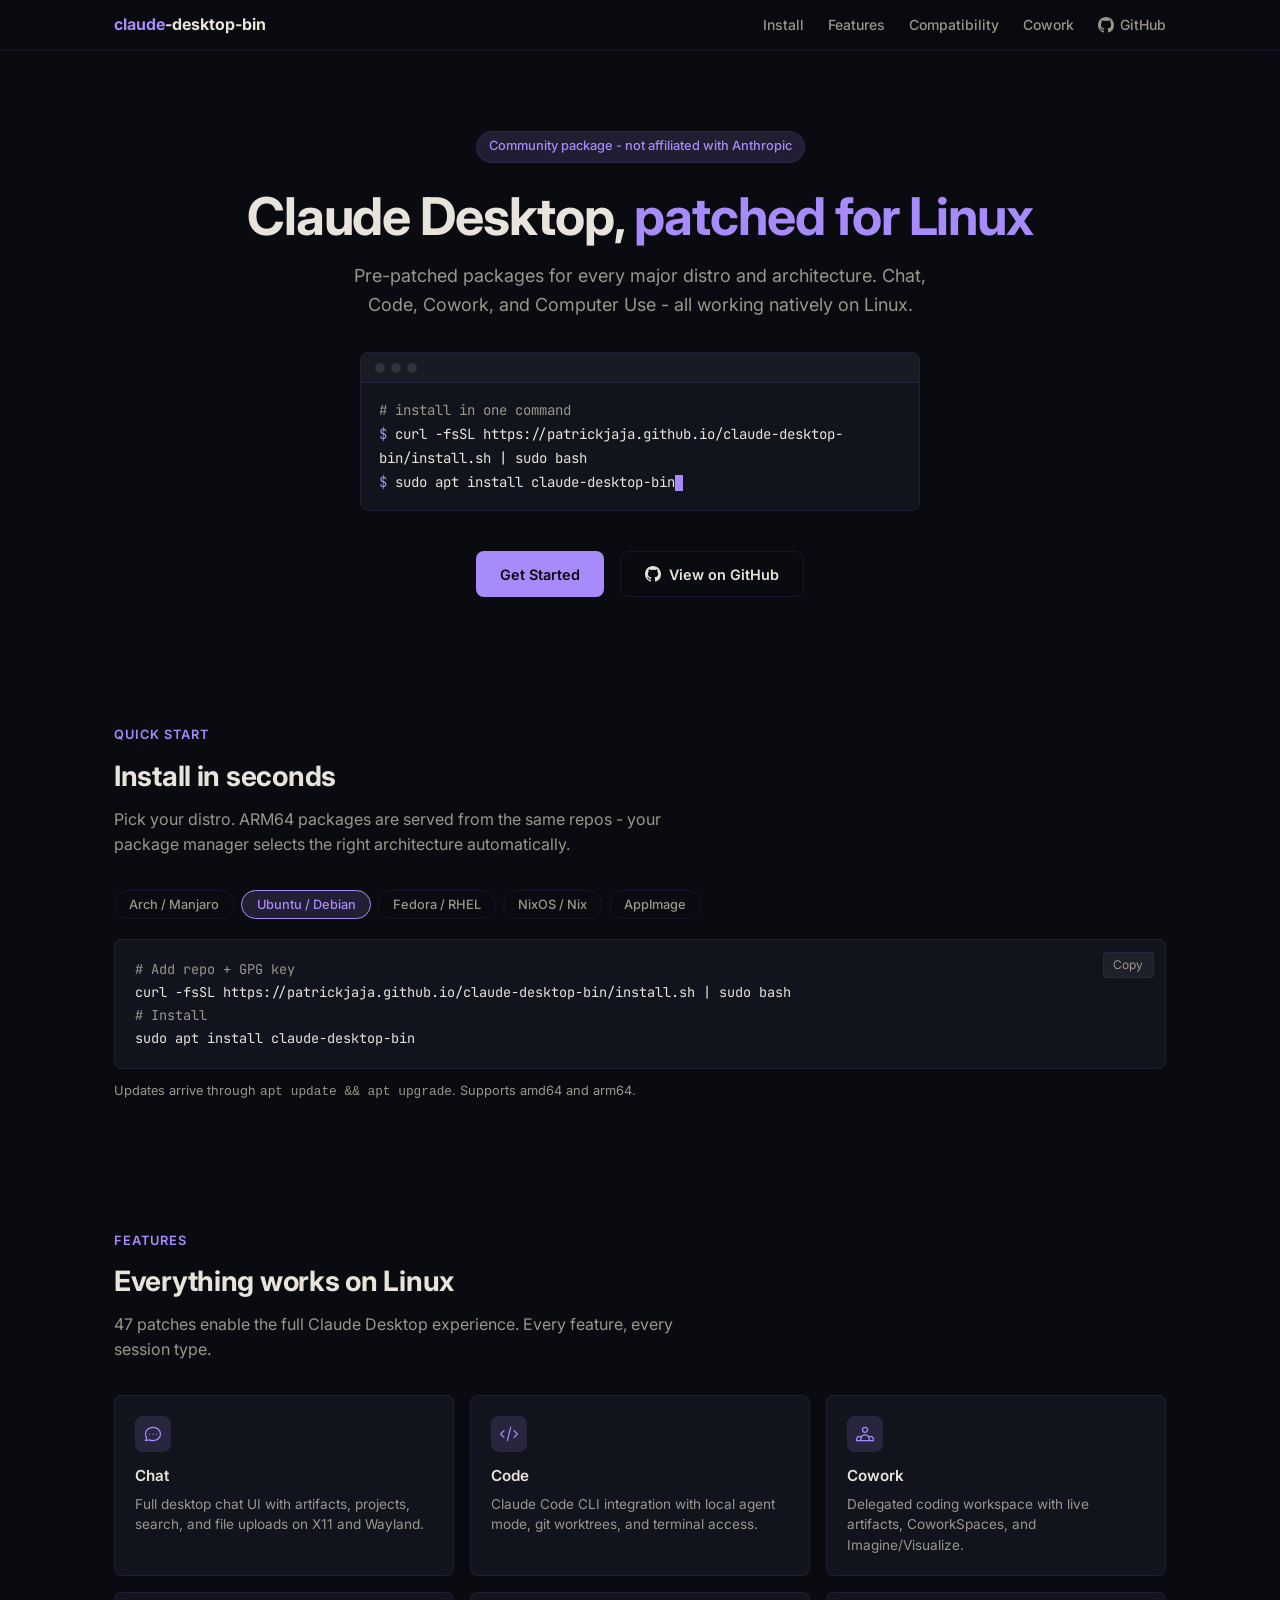
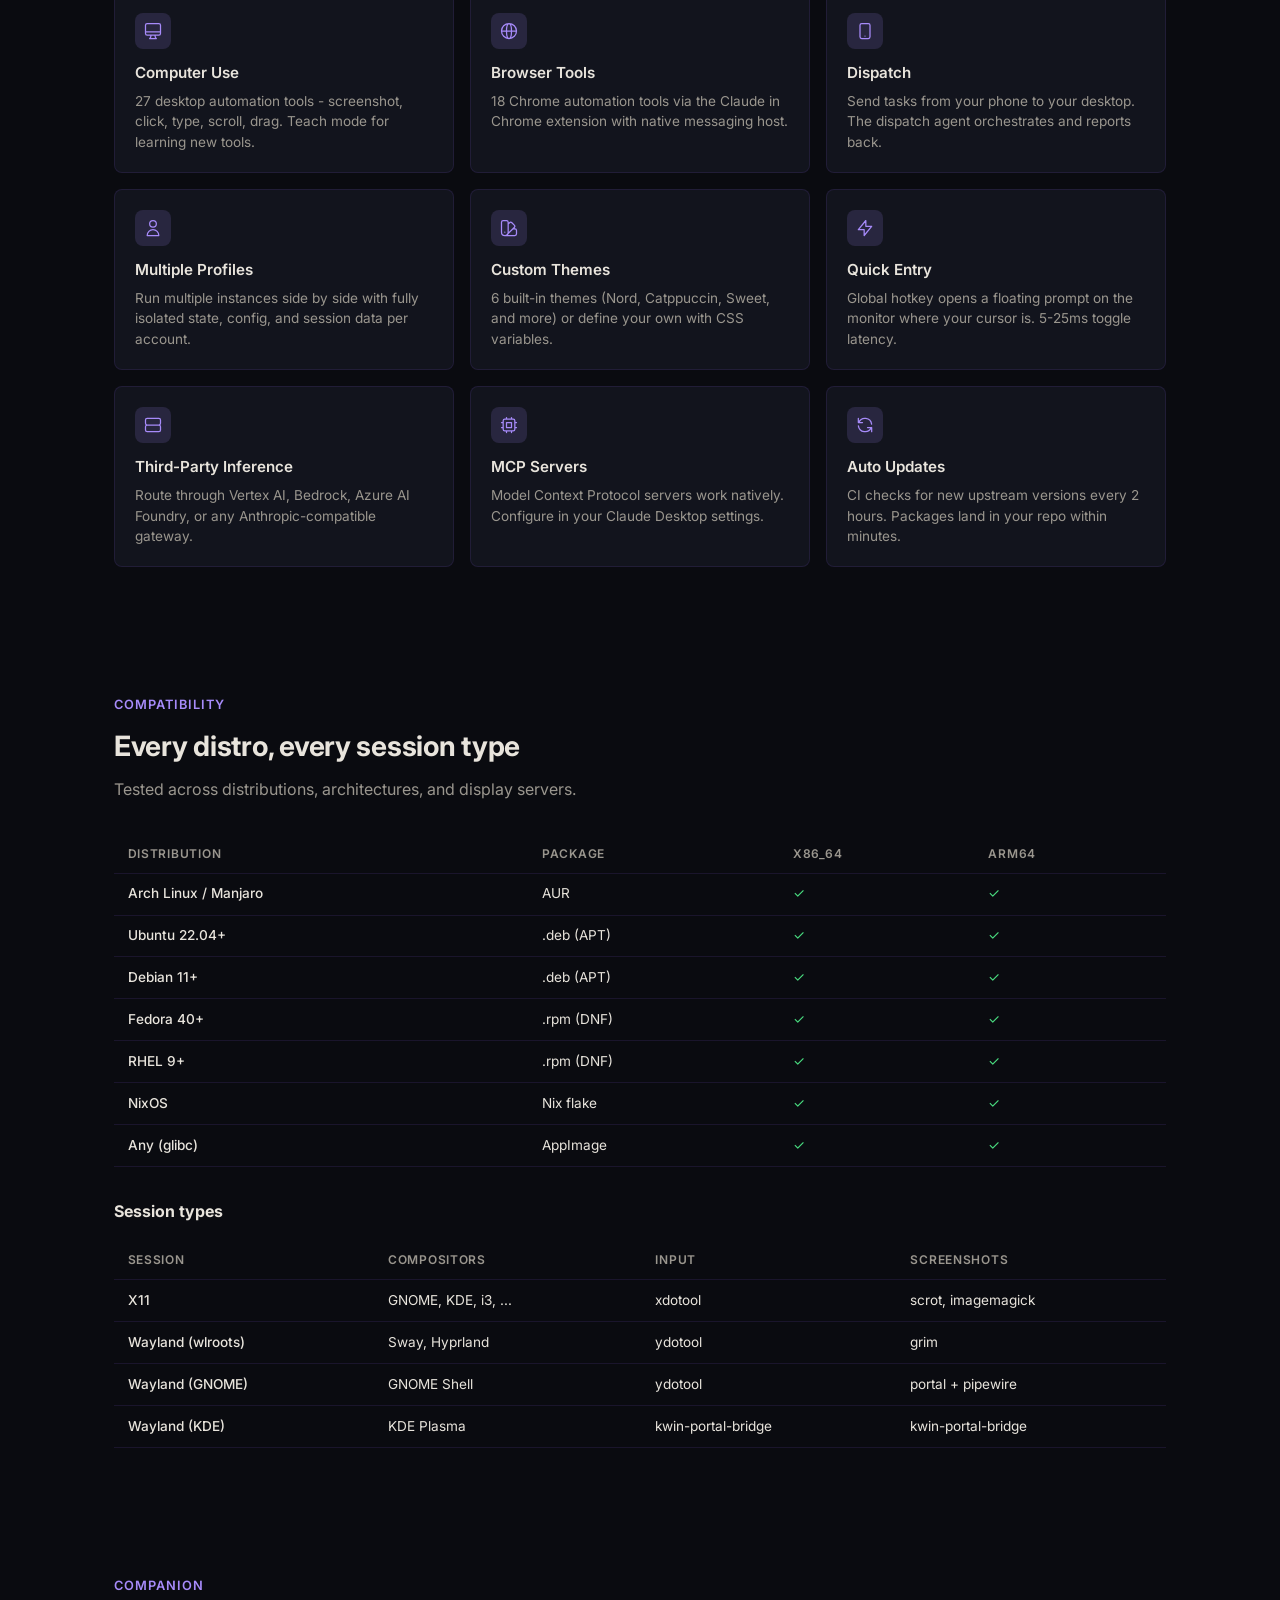
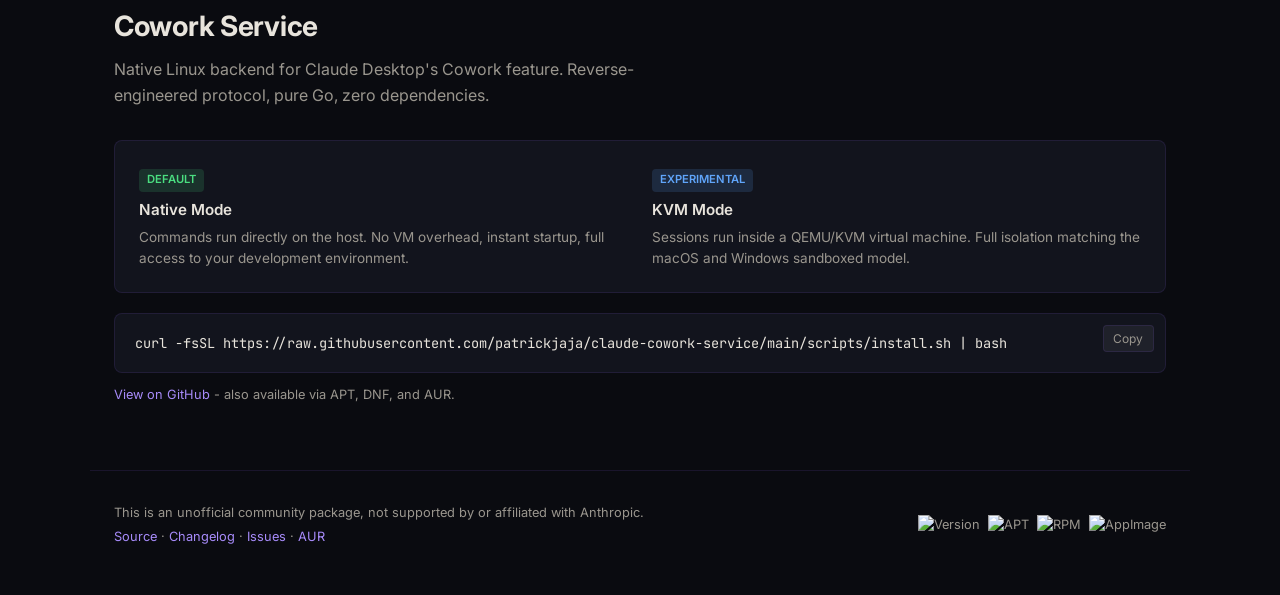
==== site/index.html @ 3f75e145 "Add promotional landing page for GitHub Pages Single-file static site (site/index.html) with UA-base" ====
<!DOCTYPE html>
<html lang="en">
<head>
  <meta charset="utf-8">
  <meta name="viewport" content="width=device-width, initial-scale=1">
  <title>Claude Desktop for Linux</title>
  <meta name="description" content="Unofficial pre-patched Linux packages for Claude Desktop. Chat, Code, Cowork, Computer Use - on every distro, every architecture.">
  <meta property="og:title" content="Claude Desktop for Linux">
  <meta property="og:description" content="47 patches, every distro. Arch, Ubuntu, Fedora, NixOS, AppImage - x86_64 and ARM64.">
  <meta property="og:type" content="website">
  <meta property="og:url" content="https://patrickjaja.github.io/claude-desktop-bin/">
  <link rel="preconnect" href="https://fonts.googleapis.com">
  <link rel="preconnect" href="https://fonts.gstatic.com" crossorigin>
  <link href="https://fonts.googleapis.com/css2?family=Inter:wght@400;500;600;700&family=JetBrains+Mono:wght@400;500&display=swap" rel="stylesheet">
  <style>
    *, *::before, *::after { box-sizing: border-box; margin: 0; padding: 0; }

    :root {
      --bg: #0a0b10;
      --surface: #12141d;
      --border: rgba(139, 92, 246, 0.12);
      --border-hover: rgba(139, 92, 246, 0.3);
      --accent: #a78bfa;
      --accent-dim: rgba(167, 139, 250, 0.15);
      --blue: #60a5fa;
      --green: #4ade80;
      --text: #e8e4dc;
      --text-dim: #9a968e;
      --mono: 'JetBrains Mono', ui-monospace, 'Cascadia Code', monospace;
      --sans: 'Inter', system-ui, -apple-system, sans-serif;
      --radius: 8px;
      --max-w: 1100px;
    }

    html { scroll-behavior: smooth; }

    body {
      font-family: var(--sans);
      background: var(--bg);
      color: var(--text);
      line-height: 1.6;
      -webkit-font-smoothing: antialiased;
    }

    a { color: var(--accent); text-decoration: none; }
    a:hover { text-decoration: underline; }

    /* --- NAV --- */
    nav {
      position: sticky;
      top: 0;
      z-index: 100;
      background: rgba(10, 11, 16, 0.85);
      backdrop-filter: blur(12px);
      -webkit-backdrop-filter: blur(12px);
      border-bottom: 1px solid var(--border);
    }
    .nav-inner {
      max-width: var(--max-w);
      margin: 0 auto;
      padding: 0.75rem 1.5rem;
      display: flex;
      align-items: center;
      justify-content: space-between;
      gap: 1rem;
    }
    .nav-brand {
      font-weight: 700;
      font-size: 1rem;
      color: var(--text);
      white-space: nowrap;
    }
    .nav-brand span { color: var(--accent); }
    .nav-links { display: flex; gap: 1.5rem; flex-wrap: wrap; }
    .nav-links a {
      color: var(--text-dim);
      font-size: 0.875rem;
      font-weight: 500;
      transition: color 0.2s;
    }
    .nav-links a:hover { color: var(--text); text-decoration: none; }
    .nav-gh {
      display: inline-flex;
      align-items: center;
      gap: 0.4rem;
      color: var(--text-dim);
      font-size: 0.875rem;
      font-weight: 500;
      transition: color 0.2s;
    }
    .nav-gh:hover { color: var(--text); text-decoration: none; }

    /* --- HERO --- */
    .hero {
      max-width: var(--max-w);
      margin: 0 auto;
      padding: 5rem 1.5rem 4rem;
      text-align: center;
    }
    .hero-badge {
      display: inline-block;
      padding: 0.3rem 0.75rem;
      background: var(--accent-dim);
      border: 1px solid var(--border);
      border-radius: 999px;
      font-size: 0.8rem;
      color: var(--accent);
      font-weight: 500;
      margin-bottom: 1.5rem;
    }
    .hero h1 {
      font-size: clamp(2rem, 5vw, 3.25rem);
      font-weight: 700;
      line-height: 1.15;
      margin-bottom: 1rem;
      letter-spacing: -0.02em;
    }
    .hero h1 em {
      font-style: normal;
      color: var(--accent);
    }
    .hero p {
      font-size: 1.125rem;
      color: var(--text-dim);
      max-width: 600px;
      margin: 0 auto 2rem;
    }

    /* Terminal block in hero */
    .terminal {
      max-width: 560px;
      margin: 0 auto 2.5rem;
      background: var(--surface);
      border: 1px solid var(--border);
      border-radius: var(--radius);
      overflow: hidden;
      text-align: left;
    }
    .terminal-bar {
      display: flex;
      align-items: center;
      gap: 6px;
      padding: 0.6rem 0.85rem;
      background: rgba(255, 255, 255, 0.03);
      border-bottom: 1px solid var(--border);
    }
    .terminal-dot {
      width: 10px;
      height: 10px;
      border-radius: 50%;
      background: rgba(255, 255, 255, 0.1);
    }
    .terminal-body {
      padding: 1rem 1.1rem;
      font-family: var(--mono);
      font-size: 0.875rem;
      line-height: 1.7;
    }
    .terminal-prompt { color: var(--accent); }
    .terminal-cmd { color: var(--text); }
    .terminal-comment { color: var(--text-dim); }
    .cursor {
      display: inline-block;
      width: 8px;
      height: 1.1em;
      background: var(--accent);
      vertical-align: text-bottom;
      animation: blink 1s step-end infinite;
    }
    @keyframes blink { 50% { opacity: 0; } }

    .hero-actions {
      display: flex;
      gap: 1rem;
      justify-content: center;
      flex-wrap: wrap;
    }
    .btn {
      display: inline-flex;
      align-items: center;
      gap: 0.5rem;
      padding: 0.65rem 1.5rem;
      border-radius: var(--radius);
      font-size: 0.9rem;
      font-weight: 600;
      font-family: var(--sans);
      cursor: pointer;
      border: none;
      transition: all 0.2s;
    }
    .btn-primary {
      background: var(--accent);
      color: #0a0b10;
    }
    .btn-primary:hover { background: #b89dff; text-decoration: none; }
    .btn-ghost {
      background: transparent;
      color: var(--text);
      border: 1px solid var(--border);
    }
    .btn-ghost:hover { border-color: var(--border-hover); text-decoration: none; }

    /* --- SECTIONS --- */
    section {
      max-width: var(--max-w);
      margin: 0 auto;
      padding: 4rem 1.5rem;
    }
    .section-label {
      font-size: 0.8rem;
      font-weight: 600;
      text-transform: uppercase;
      letter-spacing: 0.08em;
      color: var(--accent);
      margin-bottom: 0.5rem;
    }
    section h2 {
      font-size: 1.75rem;
      font-weight: 700;
      margin-bottom: 0.5rem;
      letter-spacing: -0.01em;
    }
    section > p {
      color: var(--text-dim);
      margin-bottom: 2rem;
      max-width: 600px;
    }

    /* --- INSTALL TABS --- */
    .tabs {
      display: flex;
      flex-wrap: wrap;
      gap: 0.4rem;
      margin-bottom: 1.25rem;
    }
    .tab-btn {
      padding: 0.4rem 0.9rem;
      background: transparent;
      border: 1px solid var(--border);
      border-radius: 999px;
      color: var(--text-dim);
      font-size: 0.8rem;
      font-weight: 500;
      font-family: var(--sans);
      cursor: pointer;
      transition: all 0.2s;
    }
    .tab-btn:hover { border-color: var(--border-hover); color: var(--text); }
    .tab-btn.active {
      background: var(--accent-dim);
      border-color: var(--accent);
      color: var(--accent);
    }
    .tab-panel { display: none; }
    .tab-panel.active { display: block; }
    .install-block {
      background: var(--surface);
      border: 1px solid var(--border);
      border-radius: var(--radius);
      padding: 1.1rem 1.25rem;
      position: relative;
    }
    .install-block pre {
      font-family: var(--mono);
      font-size: 0.85rem;
      line-height: 1.7;
      overflow-x: auto;
      white-space: pre;
      color: var(--text);
    }
    .install-block .comment { color: var(--text-dim); }
    .copy-btn {
      position: absolute;
      top: 0.7rem;
      right: 0.7rem;
      padding: 0.3rem 0.6rem;
      background: rgba(255, 255, 255, 0.06);
      border: 1px solid var(--border);
      border-radius: 4px;
      color: var(--text-dim);
      font-size: 0.75rem;
      font-family: var(--sans);
      cursor: pointer;
      transition: all 0.2s;
    }
    .copy-btn:hover { background: rgba(255, 255, 255, 0.1); color: var(--text); }
    .install-note {
      margin-top: 0.75rem;
      font-size: 0.8rem;
      color: var(--text-dim);
    }

    /* --- FEATURES GRID --- */
    .features-grid {
      display: grid;
      grid-template-columns: repeat(auto-fill, minmax(300px, 1fr));
      gap: 1rem;
    }
    .feature-card {
      background: var(--surface);
      border: 1px solid var(--border);
      border-radius: var(--radius);
      padding: 1.25rem;
      transition: all 0.2s;
    }
    .feature-card:hover {
      border-color: var(--border-hover);
      transform: translateY(-2px);
    }
    .feature-icon {
      width: 36px;
      height: 36px;
      display: flex;
      align-items: center;
      justify-content: center;
      background: var(--accent-dim);
      border-radius: 8px;
      margin-bottom: 0.75rem;
      color: var(--accent);
    }
    .feature-icon svg { width: 20px; height: 20px; }
    .feature-card h3 {
      font-size: 0.95rem;
      font-weight: 600;
      margin-bottom: 0.35rem;
    }
    .feature-card p {
      font-size: 0.85rem;
      color: var(--text-dim);
      line-height: 1.5;
    }

    /* --- COMPAT TABLE --- */
    .compat-grid {
      overflow-x: auto;
    }
    .compat-grid table {
      width: 100%;
      border-collapse: collapse;
      font-size: 0.85rem;
    }
    .compat-grid th,
    .compat-grid td {
      padding: 0.6rem 0.85rem;
      text-align: left;
      border-bottom: 1px solid var(--border);
    }
    .compat-grid th {
      color: var(--text-dim);
      font-weight: 600;
      font-size: 0.75rem;
      text-transform: uppercase;
      letter-spacing: 0.06em;
    }
    .compat-grid td:first-child { font-weight: 500; }
    .check { color: var(--green); }
    .dash { color: var(--text-dim); }

    /* --- COWORK SECTION --- */
    .cowork-box {
      background: var(--surface);
      border: 1px solid var(--border);
      border-radius: var(--radius);
      padding: 1.5rem;
      display: grid;
      grid-template-columns: 1fr 1fr;
      gap: 1.5rem;
    }
    @media (max-width: 640px) {
      .cowork-box { grid-template-columns: 1fr; }
    }
    .cowork-mode h3 {
      font-size: 0.95rem;
      font-weight: 600;
      margin-bottom: 0.3rem;
    }
    .cowork-mode p {
      font-size: 0.85rem;
      color: var(--text-dim);
      line-height: 1.5;
    }
    .cowork-mode .badge {
      display: inline-block;
      padding: 0.15rem 0.5rem;
      border-radius: 4px;
      font-size: 0.7rem;
      font-weight: 600;
      text-transform: uppercase;
      margin-bottom: 0.4rem;
    }
    .badge-default { background: rgba(74, 222, 128, 0.15); color: var(--green); }
    .badge-exp { background: rgba(96, 165, 250, 0.15); color: var(--blue); }

    /* --- FOOTER --- */
    footer {
      max-width: var(--max-w);
      margin: 0 auto;
      padding: 2rem 1.5rem 3rem;
      border-top: 1px solid var(--border);
      display: flex;
      flex-wrap: wrap;
      justify-content: space-between;
      align-items: center;
      gap: 1rem;
      font-size: 0.8rem;
      color: var(--text-dim);
    }
    .footer-badges {
      display: flex;
      gap: 0.5rem;
      flex-wrap: wrap;
    }
    .footer-badges img { height: 20px; }

    /* --- ANIMATIONS --- */
    .fade-in {
      opacity: 0;
      transform: translateY(16px);
      transition: opacity 0.5s ease, transform 0.5s ease;
    }
    .fade-in.visible {
      opacity: 1;
      transform: translateY(0);
    }

    @media (prefers-reduced-motion: reduce) {
      .fade-in { opacity: 1; transform: none; transition: none; }
      .cursor { animation: none; opacity: 1; }
      .feature-card:hover { transform: none; }
    }

    /* --- MOBILE NAV --- */
    .nav-toggle {
      display: none;
      background: none;
      border: none;
      color: var(--text);
      cursor: pointer;
      padding: 0.25rem;
    }
    .nav-toggle svg { width: 22px; height: 22px; }

    @media (max-width: 640px) {
      .nav-links { display: none; }
      .nav-links.open {
        display: flex;
        flex-direction: column;
        position: absolute;
        top: 100%;
        left: 0;
        right: 0;
        background: var(--bg);
        border-bottom: 1px solid var(--border);
        padding: 0.75rem 1.5rem 1rem;
        gap: 0.75rem;
      }
      .nav-toggle { display: block; }
      .hero { padding: 3rem 1.5rem 2.5rem; }
      section { padding: 2.5rem 1.5rem; }
    }
  </style>
</head>
<body>

<!-- NAV -->
<nav>
  <div class="nav-inner">
    <div class="nav-brand"><span>claude</span>-desktop-bin</div>
    <button class="nav-toggle" aria-label="Toggle navigation">
      <svg fill="none" stroke="currentColor" viewBox="0 0 24 24"><path stroke-linecap="round" stroke-linejoin="round" stroke-width="2" d="M4 6h16M4 12h16M4 18h16"/></svg>
    </button>
    <div class="nav-links">
      <a href="#install">Install</a>
      <a href="#features">Features</a>
      <a href="#compatibility">Compatibility</a>
      <a href="#cowork">Cowork</a>
      <a href="https://github.com/patrickjaja/claude-desktop-bin" class="nav-gh">
        <svg width="16" height="16" viewBox="0 0 16 16" fill="currentColor"><path d="M8 0C3.58 0 0 3.58 0 8c0 3.54 2.29 6.53 5.47 7.59.4.07.55-.17.55-.38 0-.19-.01-.82-.01-1.49-2.01.37-2.53-.49-2.69-.94-.09-.23-.48-.94-.82-1.13-.28-.15-.68-.52-.01-.53.63-.01 1.08.58 1.23.82.72 1.21 1.87.87 2.33.66.07-.52.28-.87.51-1.07-1.78-.2-3.64-.89-3.64-3.95 0-.87.31-1.59.82-2.15-.08-.2-.36-1.02.08-2.12 0 0 .67-.21 2.2.82.64-.18 1.32-.27 2-.27.68 0 1.36.09 2 .27 1.53-1.04 2.2-.82 2.2-.82.44 1.1.16 1.92.08 2.12.51.56.82 1.27.82 2.15 0 3.07-1.87 3.75-3.65 3.95.29.25.54.73.54 1.48 0 1.07-.01 1.93-.01 2.2 0 .21.15.46.55.38A8.01 8.01 0 0016 8c0-4.42-3.58-8-8-8z"/></svg>
        GitHub
      </a>
    </div>
  </div>
</nav>

<!-- HERO -->
<div class="hero">
  <div class="hero-badge">Community package - not affiliated with Anthropic</div>
  <h1>Claude Desktop, <em>patched for Linux</em></h1>
  <p>Pre-patched packages for every major distro and architecture. Chat, Code, Cowork, and Computer Use - all working natively on Linux.</p>

  <div class="terminal">
    <div class="terminal-bar">
      <div class="terminal-dot"></div>
      <div class="terminal-dot"></div>
      <div class="terminal-dot"></div>
    </div>
    <div class="terminal-body" id="hero-terminal">
      <div><span class="terminal-comment"># install in one command</span></div>
      <div><span class="terminal-prompt">$</span> <span class="terminal-cmd" id="hero-cmd">yay -S claude-desktop-bin</span><span class="cursor"></span></div>
    </div>
  </div>

  <div class="hero-actions">
    <a href="#install" class="btn btn-primary">Get Started</a>
    <a href="https://github.com/patrickjaja/claude-desktop-bin" class="btn btn-ghost">
      <svg width="16" height="16" viewBox="0 0 16 16" fill="currentColor"><path d="M8 0C3.58 0 0 3.58 0 8c0 3.54 2.29 6.53 5.47 7.59.4.07.55-.17.55-.38 0-.19-.01-.82-.01-1.49-2.01.37-2.53-.49-2.69-.94-.09-.23-.48-.94-.82-1.13-.28-.15-.68-.52-.01-.53.63-.01 1.08.58 1.23.82.72 1.21 1.87.87 2.33.66.07-.52.28-.87.51-1.07-1.78-.2-3.64-.89-3.64-3.95 0-.87.31-1.59.82-2.15-.08-.2-.36-1.02.08-2.12 0 0 .67-.21 2.2.82.64-.18 1.32-.27 2-.27.68 0 1.36.09 2 .27 1.53-1.04 2.2-.82 2.2-.82.44 1.1.16 1.92.08 2.12.51.56.82 1.27.82 2.15 0 3.07-1.87 3.75-3.65 3.95.29.25.54.73.54 1.48 0 1.07-.01 1.93-.01 2.2 0 .21.15.46.55.38A8.01 8.01 0 0016 8c0-4.42-3.58-8-8-8z"/></svg>
      View on GitHub
    </a>
  </div>
</div>

<!-- INSTALL -->
<section id="install" class="fade-in">
  <div class="section-label">Quick Start</div>
  <h2>Install in seconds</h2>
  <p>Pick your distro. ARM64 packages are served from the same repos - your package manager selects the right architecture automatically.</p>

  <div class="tabs" role="tablist">
    <button class="tab-btn active" data-tab="arch" role="tab">Arch / Manjaro</button>
    <button class="tab-btn" data-tab="debian" role="tab">Ubuntu / Debian</button>
    <button class="tab-btn" data-tab="fedora" role="tab">Fedora / RHEL</button>
    <button class="tab-btn" data-tab="nix" role="tab">NixOS / Nix</button>
    <button class="tab-btn" data-tab="appimage" role="tab">AppImage</button>
  </div>

  <div class="tab-panel active" id="tab-arch">
    <div class="install-block">
      <button class="copy-btn" data-copy="yay -S claude-desktop-bin">Copy</button>
      <pre>yay -S claude-desktop-bin</pre>
    </div>
    <div class="install-note">Available on the <a href="https://aur.archlinux.org/packages/claude-desktop-bin">AUR</a>. Works with yay, paru, or any AUR helper.</div>
  </div>

  <div class="tab-panel" id="tab-debian">
    <div class="install-block">
      <button class="copy-btn" data-copy="curl -fsSL https://patrickjaja.github.io/claude-desktop-bin/install.sh | sudo bash
sudo apt install claude-desktop-bin">Copy</button>
      <pre><span class="comment"># Add repo + GPG key</span>
curl -fsSL https://patrickjaja.github.io/claude-desktop-bin/install.sh | sudo bash
<span class="comment"># Install</span>
sudo apt install claude-desktop-bin</pre>
    </div>
    <div class="install-note">Updates arrive through <code>apt update && apt upgrade</code>. Supports amd64 and arm64.</div>
  </div>

  <div class="tab-panel" id="tab-fedora">
    <div class="install-block">
      <button class="copy-btn" data-copy="curl -fsSL https://patrickjaja.github.io/claude-desktop-bin/install-rpm.sh | sudo bash
sudo dnf install claude-desktop-bin">Copy</button>
      <pre><span class="comment"># Add repo + GPG key</span>
curl -fsSL https://patrickjaja.github.io/claude-desktop-bin/install-rpm.sh | sudo bash
<span class="comment"># Install</span>
sudo dnf install claude-desktop-bin</pre>
    </div>
    <div class="install-note">Updates arrive through <code>dnf upgrade</code>. Supports x86_64 and aarch64.</div>
  </div>

  <div class="tab-panel" id="tab-nix">
    <div class="install-block">
      <button class="copy-btn" data-copy="nix run github:patrickjaja/claude-desktop-bin">Copy</button>
      <pre><span class="comment"># Try without installing</span>
nix run github:patrickjaja/claude-desktop-bin

<span class="comment"># Or install persistently</span>
nix profile install github:patrickjaja/claude-desktop-bin</pre>
    </div>
    <div class="install-note">Nix flake with auto-updated hashes on each release.</div>
  </div>

  <div class="tab-panel" id="tab-appimage">
    <div class="install-block">
      <button class="copy-btn" data-copy="wget https://github.com/patrickjaja/claude-desktop-bin/releases/latest/download/Claude_Desktop-x86_64.AppImage
chmod +x Claude_Desktop-x86_64.AppImage
./Claude_Desktop-x86_64.AppImage">Copy</button>
      <pre><span class="comment"># Download, make executable, run</span>
wget https://github.com/patrickjaja/claude-desktop-bin/releases/latest/download/Claude_Desktop-x86_64.AppImage
chmod +x Claude_Desktop-x86_64.AppImage
./Claude_Desktop-x86_64.AppImage</pre>
    </div>
    <div class="install-note">No root required. Works on any glibc-based distro. ARM64 AppImage also available.</div>
  </div>
</section>

<!-- FEATURES -->
<section id="features" class="fade-in">
  <div class="section-label">Features</div>
  <h2>Everything works on Linux</h2>
  <p>47 patches enable the full Claude Desktop experience. Every feature, every session type.</p>

  <div class="features-grid">
    <div class="feature-card">
      <div class="feature-icon">
        <svg fill="none" stroke="currentColor" viewBox="0 0 24 24"><path stroke-linecap="round" stroke-linejoin="round" stroke-width="1.5" d="M8 12h.01M12 12h.01M16 12h.01M21 12c0 4.418-4.03 8-9 8a9.863 9.863 0 01-4.255-.949L3 20l1.395-3.72C3.512 15.042 3 13.574 3 12c0-4.418 4.03-8 9-8s9 3.582 9 8z"/></svg>
      </div>
      <h3>Chat</h3>
      <p>Full desktop chat UI with artifacts, projects, search, and file uploads on X11 and Wayland.</p>
    </div>

    <div class="feature-card">
      <div class="feature-icon">
        <svg fill="none" stroke="currentColor" viewBox="0 0 24 24"><path stroke-linecap="round" stroke-linejoin="round" stroke-width="1.5" d="M10 20l4-16m4 4l4 4-4 4M6 16l-4-4 4-4"/></svg>
      </div>
      <h3>Code</h3>
      <p>Claude Code CLI integration with local agent mode, git worktrees, and terminal access.</p>
    </div>

    <div class="feature-card">
      <div class="feature-icon">
        <svg fill="none" stroke="currentColor" viewBox="0 0 24 24"><path stroke-linecap="round" stroke-linejoin="round" stroke-width="1.5" d="M17 20h5v-2a3 3 0 00-5.356-1.857M17 20H7m10 0v-2c0-.656-.126-1.283-.356-1.857M7 20H2v-2a3 3 0 015.356-1.857M7 20v-2c0-.656.126-1.283.356-1.857m0 0a5.002 5.002 0 019.288 0M15 7a3 3 0 11-6 0 3 3 0 016 0z"/></svg>
      </div>
      <h3>Cowork</h3>
      <p>Delegated coding workspace with live artifacts, CoworkSpaces, and Imagine/Visualize.</p>
    </div>

    <div class="feature-card">
      <div class="feature-icon">
        <svg fill="none" stroke="currentColor" viewBox="0 0 24 24"><path stroke-linecap="round" stroke-linejoin="round" stroke-width="1.5" d="M9.75 17L9 20l-1 1h8l-1-1-.75-3M3 13h18M5 17h14a2 2 0 002-2V5a2 2 0 00-2-2H5a2 2 0 00-2 2v10a2 2 0 002 2z"/></svg>
      </div>
      <h3>Computer Use</h3>
      <p>27 desktop automation tools - screenshot, click, type, scroll, drag. Teach mode for learning new tools.</p>
    </div>

    <div class="feature-card">
      <div class="feature-icon">
        <svg fill="none" stroke="currentColor" viewBox="0 0 24 24"><path stroke-linecap="round" stroke-linejoin="round" stroke-width="1.5" d="M21 12a9 9 0 01-9 9m9-9a9 9 0 00-9-9m9 9H3m9 9a9 9 0 01-9-9m9 9c1.657 0 3-4.03 3-9s-1.343-9-3-9m0 18c-1.657 0-3-4.03-3-9s1.343-9 3-9m-9 9a9 9 0 019-9"/></svg>
      </div>
      <h3>Browser Tools</h3>
      <p>18 Chrome automation tools via the Claude in Chrome extension with native messaging host.</p>
    </div>

    <div class="feature-card">
      <div class="feature-icon">
        <svg fill="none" stroke="currentColor" viewBox="0 0 24 24"><path stroke-linecap="round" stroke-linejoin="round" stroke-width="1.5" d="M12 18h.01M8 21h8a2 2 0 002-2V5a2 2 0 00-2-2H8a2 2 0 00-2 2v14a2 2 0 002 2z"/></svg>
      </div>
      <h3>Dispatch</h3>
      <p>Send tasks from your phone to your desktop. The dispatch agent orchestrates and reports back.</p>
    </div>

    <div class="feature-card">
      <div class="feature-icon">
        <svg fill="none" stroke="currentColor" viewBox="0 0 24 24"><path stroke-linecap="round" stroke-linejoin="round" stroke-width="1.5" d="M16 7a4 4 0 11-8 0 4 4 0 018 0zM12 14a7 7 0 00-7 7h14a7 7 0 00-7-7z"/></svg>
      </div>
      <h3>Multiple Profiles</h3>
      <p>Run multiple instances side by side with fully isolated state, config, and session data per account.</p>
    </div>

    <div class="feature-card">
      <div class="feature-icon">
        <svg fill="none" stroke="currentColor" viewBox="0 0 24 24"><path stroke-linecap="round" stroke-linejoin="round" stroke-width="1.5" d="M7 21a4 4 0 01-4-4V5a2 2 0 012-2h4a2 2 0 012 2v12a4 4 0 01-4 4zm0 0h12a2 2 0 002-2v-4a2 2 0 00-2-2h-2.343M11 7.343l1.657-1.657a2 2 0 012.828 0l2.829 2.829a2 2 0 010 2.828l-8.486 8.485M7 17h.01"/></svg>
      </div>
      <h3>Custom Themes</h3>
      <p>6 built-in themes (Nord, Catppuccin, Sweet, and more) or define your own with CSS variables.</p>
    </div>

    <div class="feature-card">
      <div class="feature-icon">
        <svg fill="none" stroke="currentColor" viewBox="0 0 24 24"><path stroke-linecap="round" stroke-linejoin="round" stroke-width="1.5" d="M13 10V3L4 14h7v7l9-11h-7z"/></svg>
      </div>
      <h3>Quick Entry</h3>
      <p>Global hotkey opens a floating prompt on the monitor where your cursor is. 5-25ms toggle latency.</p>
    </div>

    <div class="feature-card">
      <div class="feature-icon">
        <svg fill="none" stroke="currentColor" viewBox="0 0 24 24"><path stroke-linecap="round" stroke-linejoin="round" stroke-width="1.5" d="M5 12h14M5 12a2 2 0 01-2-2V6a2 2 0 012-2h14a2 2 0 012 2v4a2 2 0 01-2 2M5 12a2 2 0 00-2 2v4a2 2 0 002 2h14a2 2 0 002-2v-4a2 2 0 00-2-2"/></svg>
      </div>
      <h3>Third-Party Inference</h3>
      <p>Route through Vertex AI, Bedrock, Azure AI Foundry, or any Anthropic-compatible gateway.</p>
    </div>

    <div class="feature-card">
      <div class="feature-icon">
        <svg fill="none" stroke="currentColor" viewBox="0 0 24 24"><path stroke-linecap="round" stroke-linejoin="round" stroke-width="1.5" d="M9 3v2m6-2v2M9 19v2m6-2v2M5 9H3m2 6H3m18-6h-2m2 6h-2M7 19h10a2 2 0 002-2V7a2 2 0 00-2-2H7a2 2 0 00-2 2v10a2 2 0 002 2zM9 9h6v6H9V9z"/></svg>
      </div>
      <h3>MCP Servers</h3>
      <p>Model Context Protocol servers work natively. Configure in your Claude Desktop settings.</p>
    </div>

    <div class="feature-card">
      <div class="feature-icon">
        <svg fill="none" stroke="currentColor" viewBox="0 0 24 24"><path stroke-linecap="round" stroke-linejoin="round" stroke-width="1.5" d="M4 4v5h.582m15.356 2A8.001 8.001 0 004.582 9m0 0H9m11 11v-5h-.581m0 0a8.003 8.003 0 01-15.357-2m15.357 2H15"/></svg>
      </div>
      <h3>Auto Updates</h3>
      <p>CI checks for new upstream versions every 2 hours. Packages land in your repo within minutes.</p>
    </div>
  </div>
</section>

<!-- COMPATIBILITY -->
<section id="compatibility" class="fade-in">
  <div class="section-label">Compatibility</div>
  <h2>Every distro, every session type</h2>
  <p>Tested across distributions, architectures, and display servers.</p>

  <div class="compat-grid" style="margin-bottom: 2rem;">
    <table>
      <thead>
        <tr>
          <th>Distribution</th>
          <th>Package</th>
          <th>x86_64</th>
          <th>ARM64</th>
        </tr>
      </thead>
      <tbody>
        <tr>
          <td>Arch Linux / Manjaro</td>
          <td>AUR</td>
          <td><span class="check">&#10003;</span></td>
          <td><span class="check">&#10003;</span></td>
        </tr>
        <tr>
          <td>Ubuntu 22.04+</td>
          <td>.deb (APT)</td>
          <td><span class="check">&#10003;</span></td>
          <td><span class="check">&#10003;</span></td>
        </tr>
        <tr>
          <td>Debian 11+</td>
          <td>.deb (APT)</td>
          <td><span class="check">&#10003;</span></td>
          <td><span class="check">&#10003;</span></td>
        </tr>
        <tr>
          <td>Fedora 40+</td>
          <td>.rpm (DNF)</td>
          <td><span class="check">&#10003;</span></td>
          <td><span class="check">&#10003;</span></td>
        </tr>
        <tr>
          <td>RHEL 9+</td>
          <td>.rpm (DNF)</td>
          <td><span class="check">&#10003;</span></td>
          <td><span class="check">&#10003;</span></td>
        </tr>
        <tr>
          <td>NixOS</td>
          <td>Nix flake</td>
          <td><span class="check">&#10003;</span></td>
          <td><span class="check">&#10003;</span></td>
        </tr>
        <tr>
          <td>Any (glibc)</td>
          <td>AppImage</td>
          <td><span class="check">&#10003;</span></td>
          <td><span class="check">&#10003;</span></td>
        </tr>
      </tbody>
    </table>
  </div>

  <h3 style="font-size: 1rem; margin-bottom: 1rem;">Session types</h3>
  <div class="compat-grid">
    <table>
      <thead>
        <tr>
          <th>Session</th>
          <th>Compositors</th>
          <th>Input</th>
          <th>Screenshots</th>
        </tr>
      </thead>
      <tbody>
        <tr>
          <td>X11</td>
          <td>GNOME, KDE, i3, ...</td>
          <td>xdotool</td>
          <td>scrot, imagemagick</td>
        </tr>
        <tr>
          <td>Wayland (wlroots)</td>
          <td>Sway, Hyprland</td>
          <td>ydotool</td>
          <td>grim</td>
        </tr>
        <tr>
          <td>Wayland (GNOME)</td>
          <td>GNOME Shell</td>
          <td>ydotool</td>
          <td>portal + pipewire</td>
        </tr>
        <tr>
          <td>Wayland (KDE)</td>
          <td>KDE Plasma</td>
          <td>kwin-portal-bridge</td>
          <td>kwin-portal-bridge</td>
        </tr>
      </tbody>
    </table>
  </div>
</section>

<!-- COWORK -->
<section id="cowork" class="fade-in">
  <div class="section-label">Companion</div>
  <h2>Cowork Service</h2>
  <p>Native Linux backend for Claude Desktop's Cowork feature. Reverse-engineered protocol, pure Go, zero dependencies.</p>

  <div class="cowork-box">
    <div class="cowork-mode">
      <div class="badge badge-default">Default</div>
      <h3>Native Mode</h3>
      <p>Commands run directly on the host. No VM overhead, instant startup, full access to your development environment.</p>
    </div>
    <div class="cowork-mode">
      <div class="badge badge-exp">Experimental</div>
      <h3>KVM Mode</h3>
      <p>Sessions run inside a QEMU/KVM virtual machine. Full isolation matching the macOS and Windows sandboxed model.</p>
    </div>
  </div>

  <div style="margin-top: 1.25rem;">
    <div class="install-block">
      <button class="copy-btn" data-copy="curl -fsSL https://raw.githubusercontent.com/patrickjaja/claude-cowork-service/main/scripts/install.sh | bash">Copy</button>
      <pre>curl -fsSL https://raw.githubusercontent.com/patrickjaja/claude-cowork-service/main/scripts/install.sh | bash</pre>
    </div>
    <div class="install-note">
      <a href="https://github.com/patrickjaja/claude-cowork-service">View on GitHub</a> - also available via APT, DNF, and AUR.
    </div>
  </div>
</section>

<!-- FOOTER -->
<footer>
  <div>
    <p>This is an unofficial community package, not supported by or affiliated with Anthropic.</p>
    <p style="margin-top: 0.25rem;">
      <a href="https://github.com/patrickjaja/claude-desktop-bin">Source</a>
      &middot;
      <a href="https://github.com/patrickjaja/claude-desktop-bin/blob/master/CHANGELOG.md">Changelog</a>
      &middot;
      <a href="https://github.com/patrickjaja/claude-desktop-bin/issues">Issues</a>
      &middot;
      <a href="https://aur.archlinux.org/packages/claude-desktop-bin">AUR</a>
    </p>
  </div>
  <div class="footer-badges">
    <img src="https://img.shields.io/endpoint?url=https://patrickjaja.github.io/claude-desktop-bin/badges/version-check.json" alt="Version" loading="lazy">
    <img src="https://img.shields.io/endpoint?url=https://patrickjaja.github.io/claude-desktop-bin/badges/apt-repo.json" alt="APT" loading="lazy">
    <img src="https://img.shields.io/endpoint?url=https://patrickjaja.github.io/claude-desktop-bin/badges/rpm-repo.json" alt="RPM" loading="lazy">
    <img src="https://img.shields.io/endpoint?url=https://patrickjaja.github.io/claude-desktop-bin/badges/appimage.json" alt="AppImage" loading="lazy">
  </div>
</footer>

<script>
  // Distro-specific hero commands and install tab mapping
  var distroCommands = {
    arch:    'yay -S claude-desktop-bin',
    debian:  'curl -fsSL https://patrickjaja.github.io/claude-desktop-bin/install.sh | sudo bash\nsudo apt install claude-desktop-bin',
    fedora:  'curl -fsSL https://patrickjaja.github.io/claude-desktop-bin/install-rpm.sh | sudo bash\nsudo dnf install claude-desktop-bin',
    nix:     'nix run github:patrickjaja/claude-desktop-bin',
    appimage:'wget https://github.com/patrickjaja/claude-desktop-bin/releases/latest/download/Claude_Desktop-x86_64.AppImage\nchmod +x Claude_Desktop-x86_64.AppImage\n./Claude_Desktop-x86_64.AppImage'
  };

  function selectTab(id) {
    document.querySelectorAll('.tab-btn').forEach(function(b) { b.classList.remove('active'); });
    document.querySelectorAll('.tab-panel').forEach(function(p) { p.classList.remove('active'); });
    var btn = document.querySelector('[data-tab="' + id + '"]');
    if (btn) btn.classList.add('active');
    var panel = document.getElementById('tab-' + id);
    if (panel) panel.classList.add('active');
  }

  function updateHero(id) {
    var el = document.getElementById('hero-terminal');
    var lines = (distroCommands[id] || distroCommands.arch).split('\n');
    var html = '<div><span class="terminal-comment"># install in one command</span></div>';
    lines.forEach(function(line, i) {
      html += '<div><span class="terminal-prompt">$</span> <span class="terminal-cmd">' + line + '</span>';
      if (i === lines.length - 1) html += '<span class="cursor"></span>';
      html += '</div>';
    });
    el.innerHTML = html;
  }

  // Detect distro from User-Agent
  function detectDistro() {
    var ua = navigator.userAgent;
    if (/Ubuntu|Debian/i.test(ua)) return 'debian';
    if (/Fedora/i.test(ua)) return 'fedora';
    if (/Arch/i.test(ua)) return 'arch';
    if (/NixOS/i.test(ua)) return 'nix';
    if (/Windows|Mac OS/i.test(ua)) return 'appimage';
    return 'debian';
  }

  var detected = detectDistro();
  selectTab(detected);
  updateHero(detected);

  // Tab switching - also updates hero
  document.querySelectorAll('.tab-btn').forEach(function(btn) {
    btn.addEventListener('click', function() {
      var id = btn.dataset.tab;
      selectTab(id);
      updateHero(id);
    });
  });

  // Copy button
  document.querySelectorAll('.copy-btn').forEach(function(btn) {
    btn.addEventListener('click', function() {
      var text = btn.dataset.copy;
      navigator.clipboard.writeText(text).then(function() {
        btn.textContent = 'Copied!';
        setTimeout(function() { btn.textContent = 'Copy'; }, 1500);
      });
    });
  });

  // Fade-in on scroll
  var obs = new IntersectionObserver(function(entries) {
    entries.forEach(function(e) { if (e.isIntersecting) e.target.classList.add('visible'); });
  }, { threshold: 0.1 });
  document.querySelectorAll('.fade-in').forEach(function(el) { obs.observe(el); });

  // Mobile nav toggle
  document.querySelector('.nav-toggle').addEventListener('click', function() {
    document.querySelector('.nav-links').classList.toggle('open');
  });
</script>

</body>
</html>
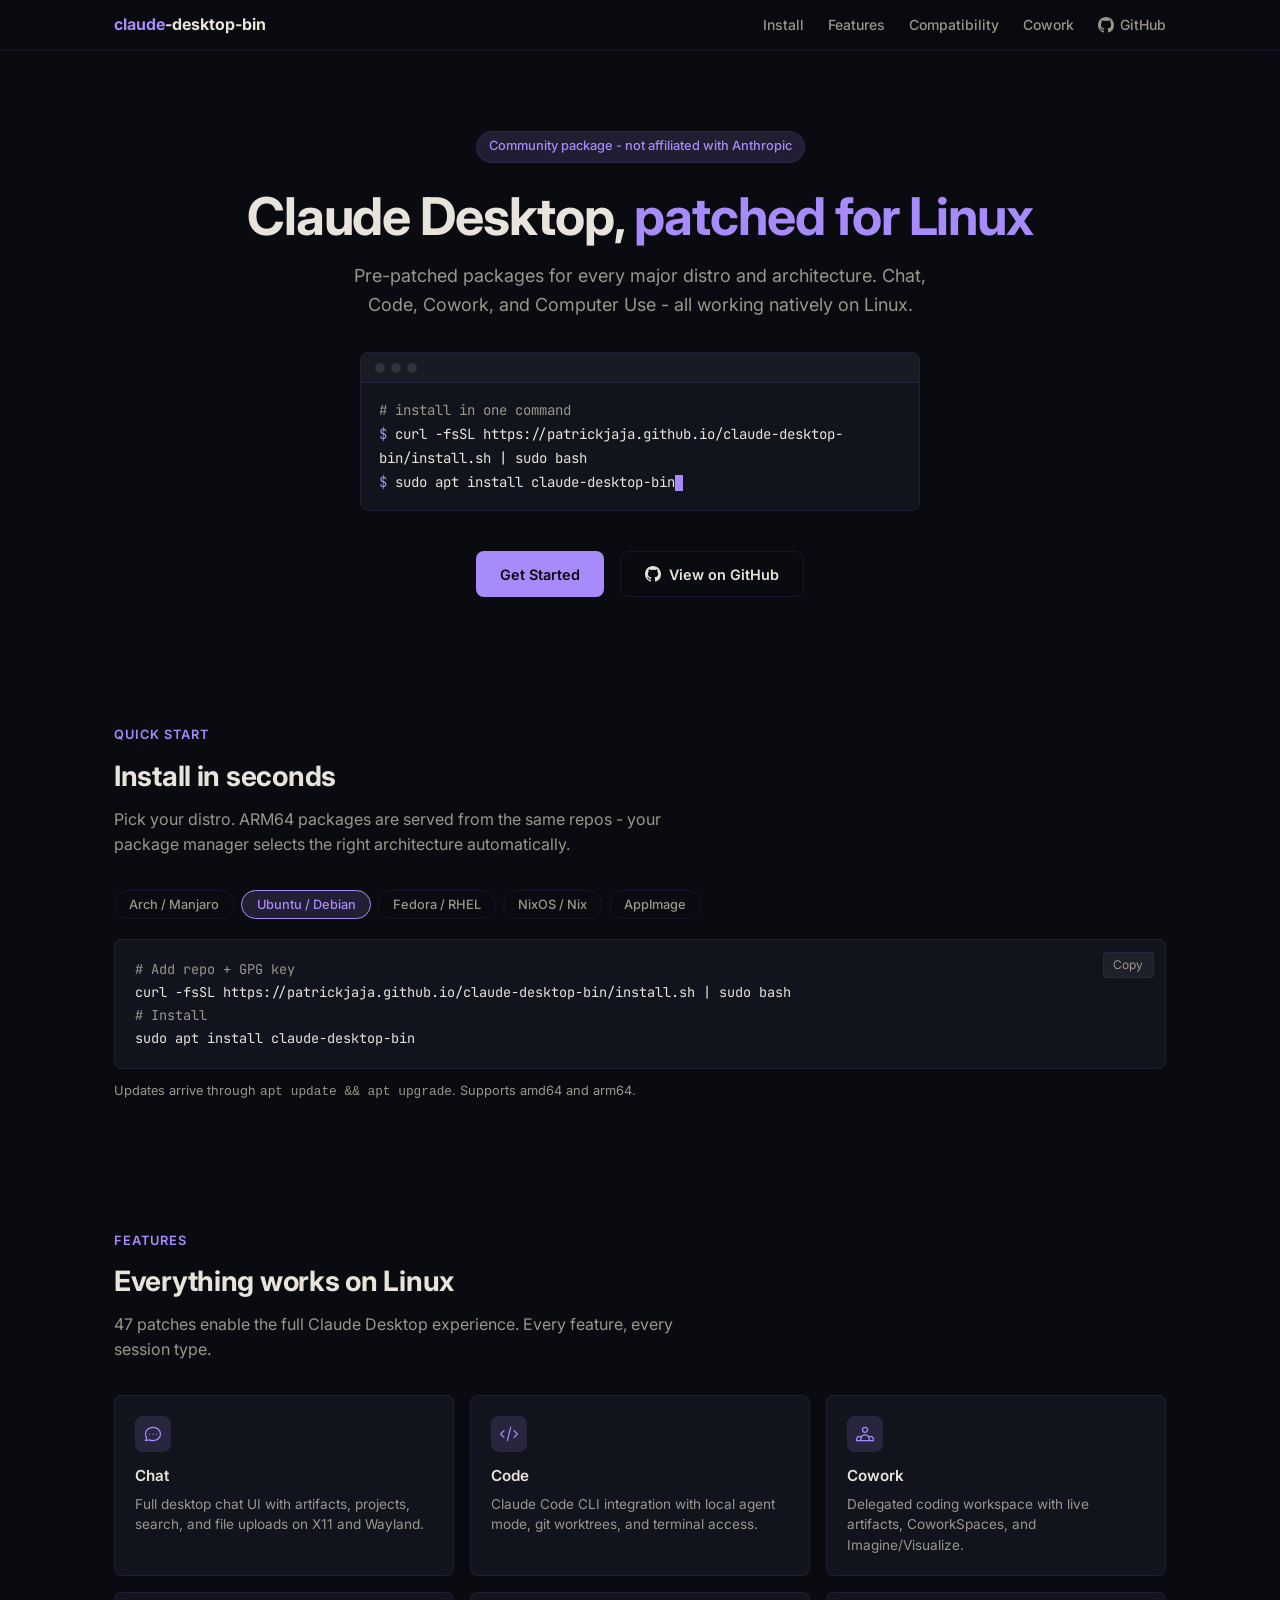
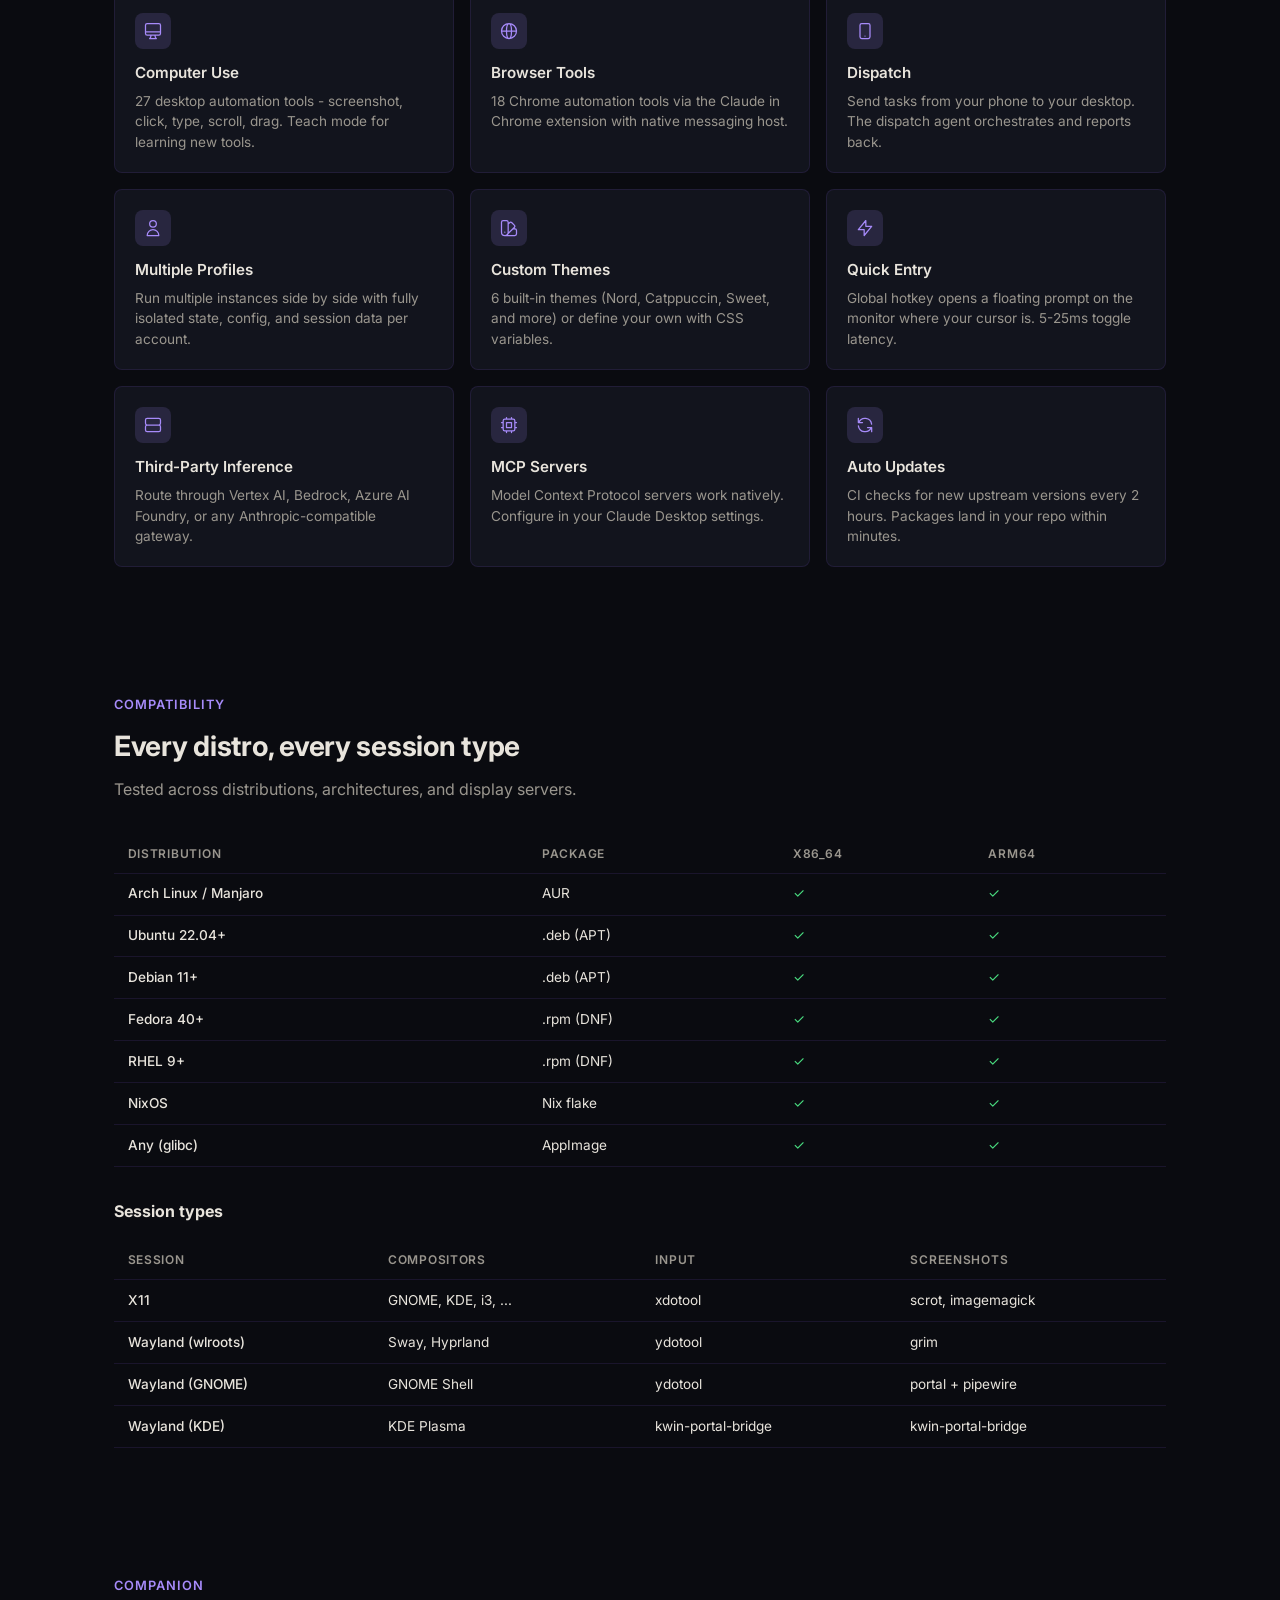
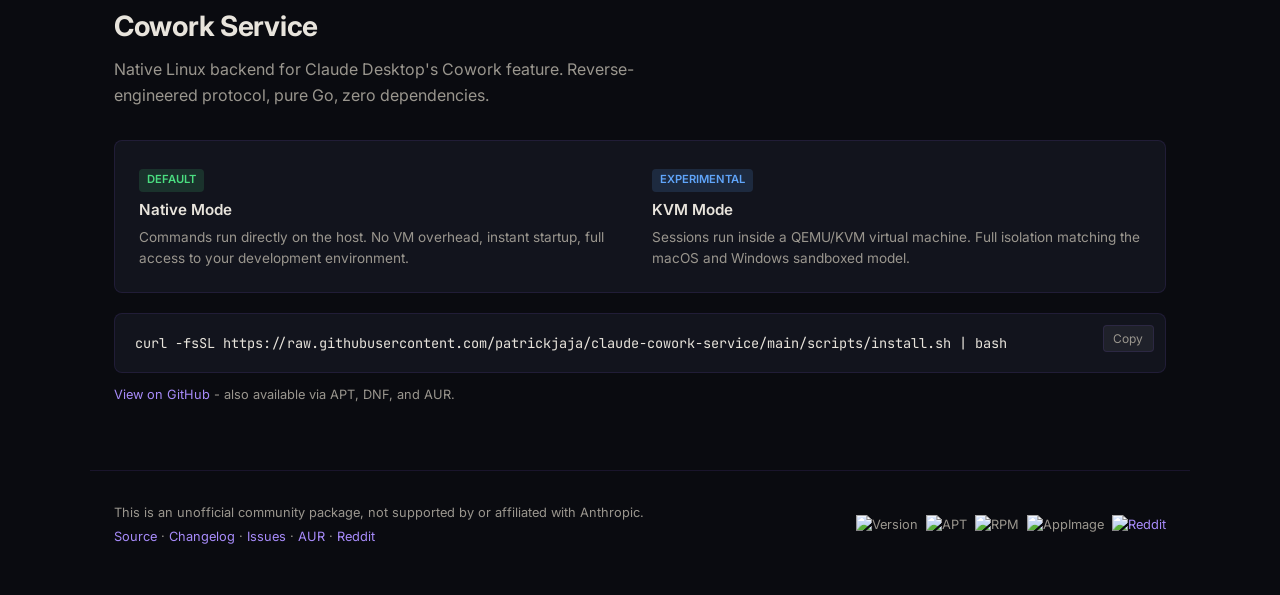
==== commit 55db2464: "Add Website and Reddit badges to README and landing page Link to gh-pages landing page and r/ClaudeA" ====
--- a/site/index.html
+++ b/site/index.html
@@ -832,6 +832,8 @@
       <a href="https://github.com/patrickjaja/claude-desktop-bin/issues">Issues</a>
       &middot;
       <a href="https://aur.archlinux.org/packages/claude-desktop-bin">AUR</a>
+      &middot;
+      <a href="https://www.reddit.com/r/ClaudeAI/comments/1r871b0/claude_desktop_on_linux_chat_cowork_code/">Reddit</a>
     </p>
   </div>
   <div class="footer-badges">
@@ -839,6 +841,7 @@
     <img src="https://img.shields.io/endpoint?url=https://patrickjaja.github.io/claude-desktop-bin/badges/apt-repo.json" alt="APT" loading="lazy">
     <img src="https://img.shields.io/endpoint?url=https://patrickjaja.github.io/claude-desktop-bin/badges/rpm-repo.json" alt="RPM" loading="lazy">
     <img src="https://img.shields.io/endpoint?url=https://patrickjaja.github.io/claude-desktop-bin/badges/appimage.json" alt="AppImage" loading="lazy">
+    <a href="https://www.reddit.com/r/ClaudeAI/comments/1r871b0/claude_desktop_on_linux_chat_cowork_code/"><img src="https://img.shields.io/badge/Reddit-Discussion-FF4500?logo=reddit&logoColor=white" alt="Reddit" loading="lazy"></a>
   </div>
 </footer>
 
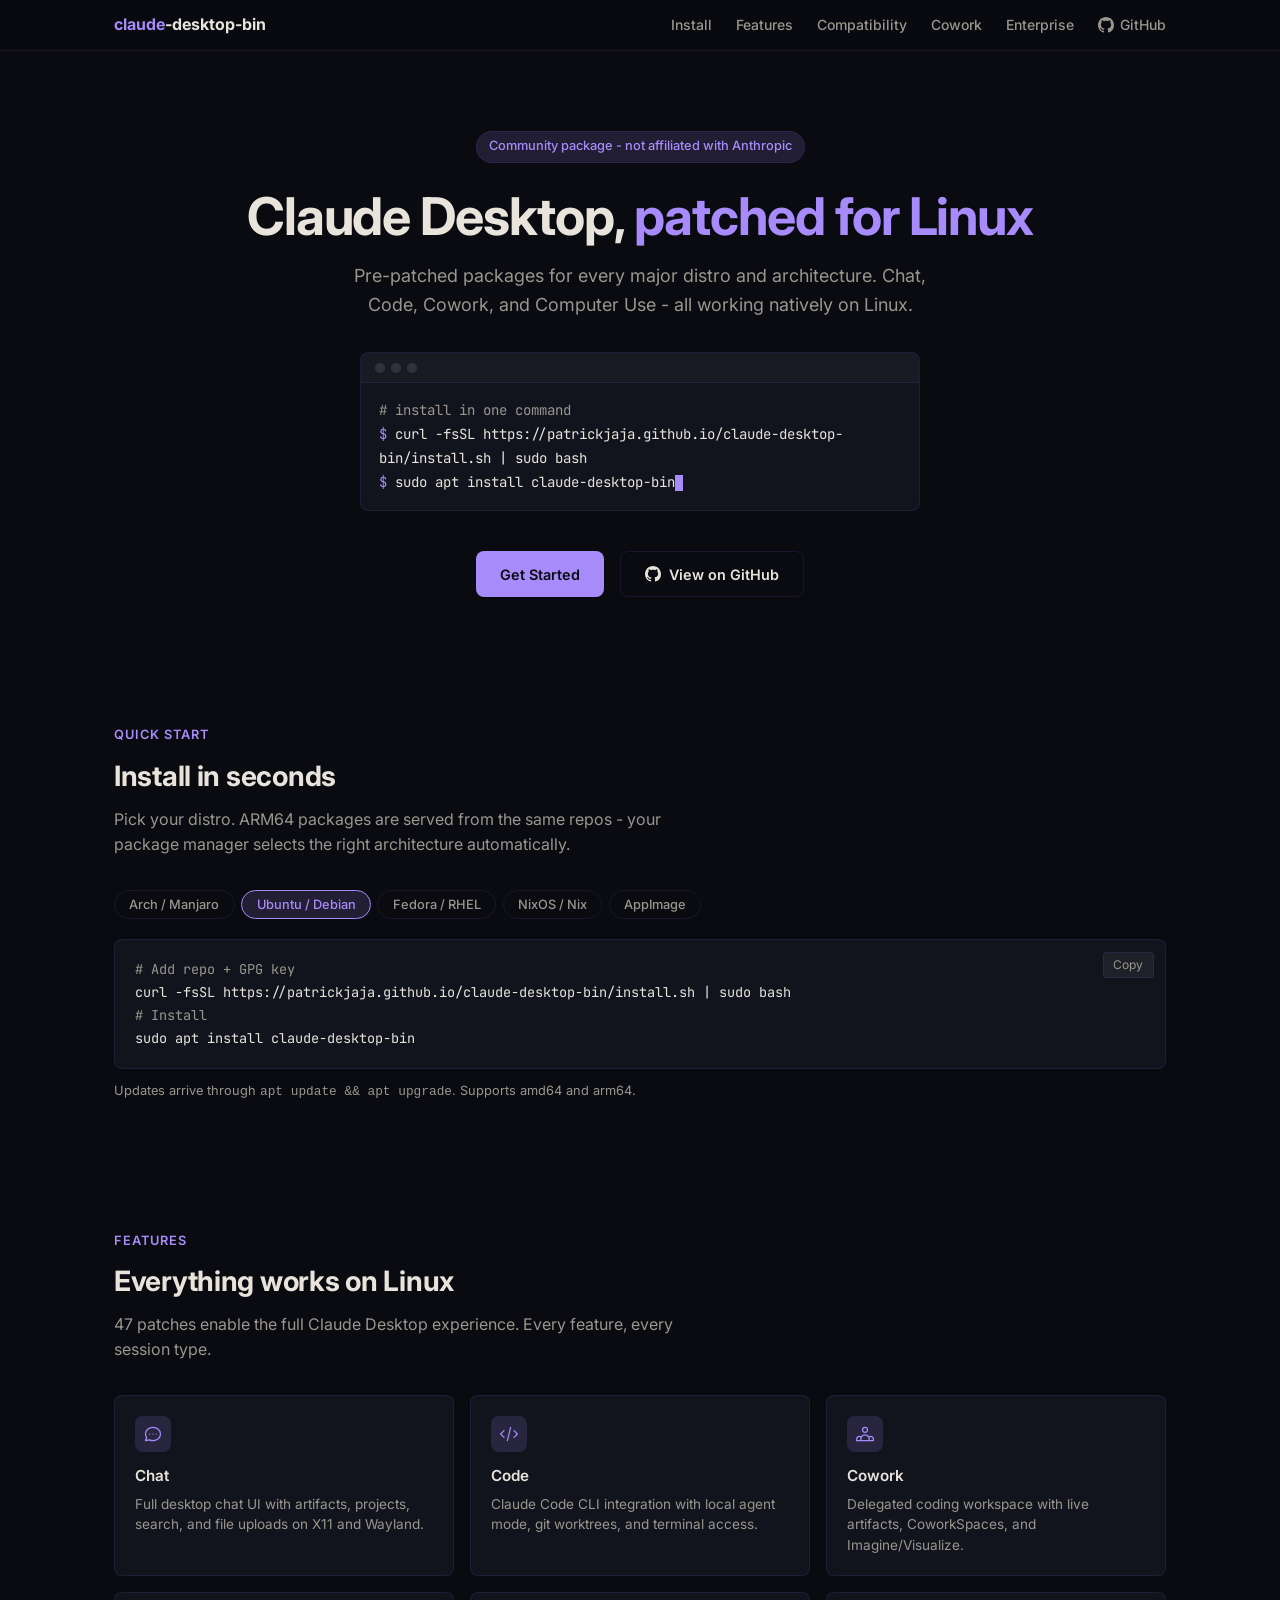
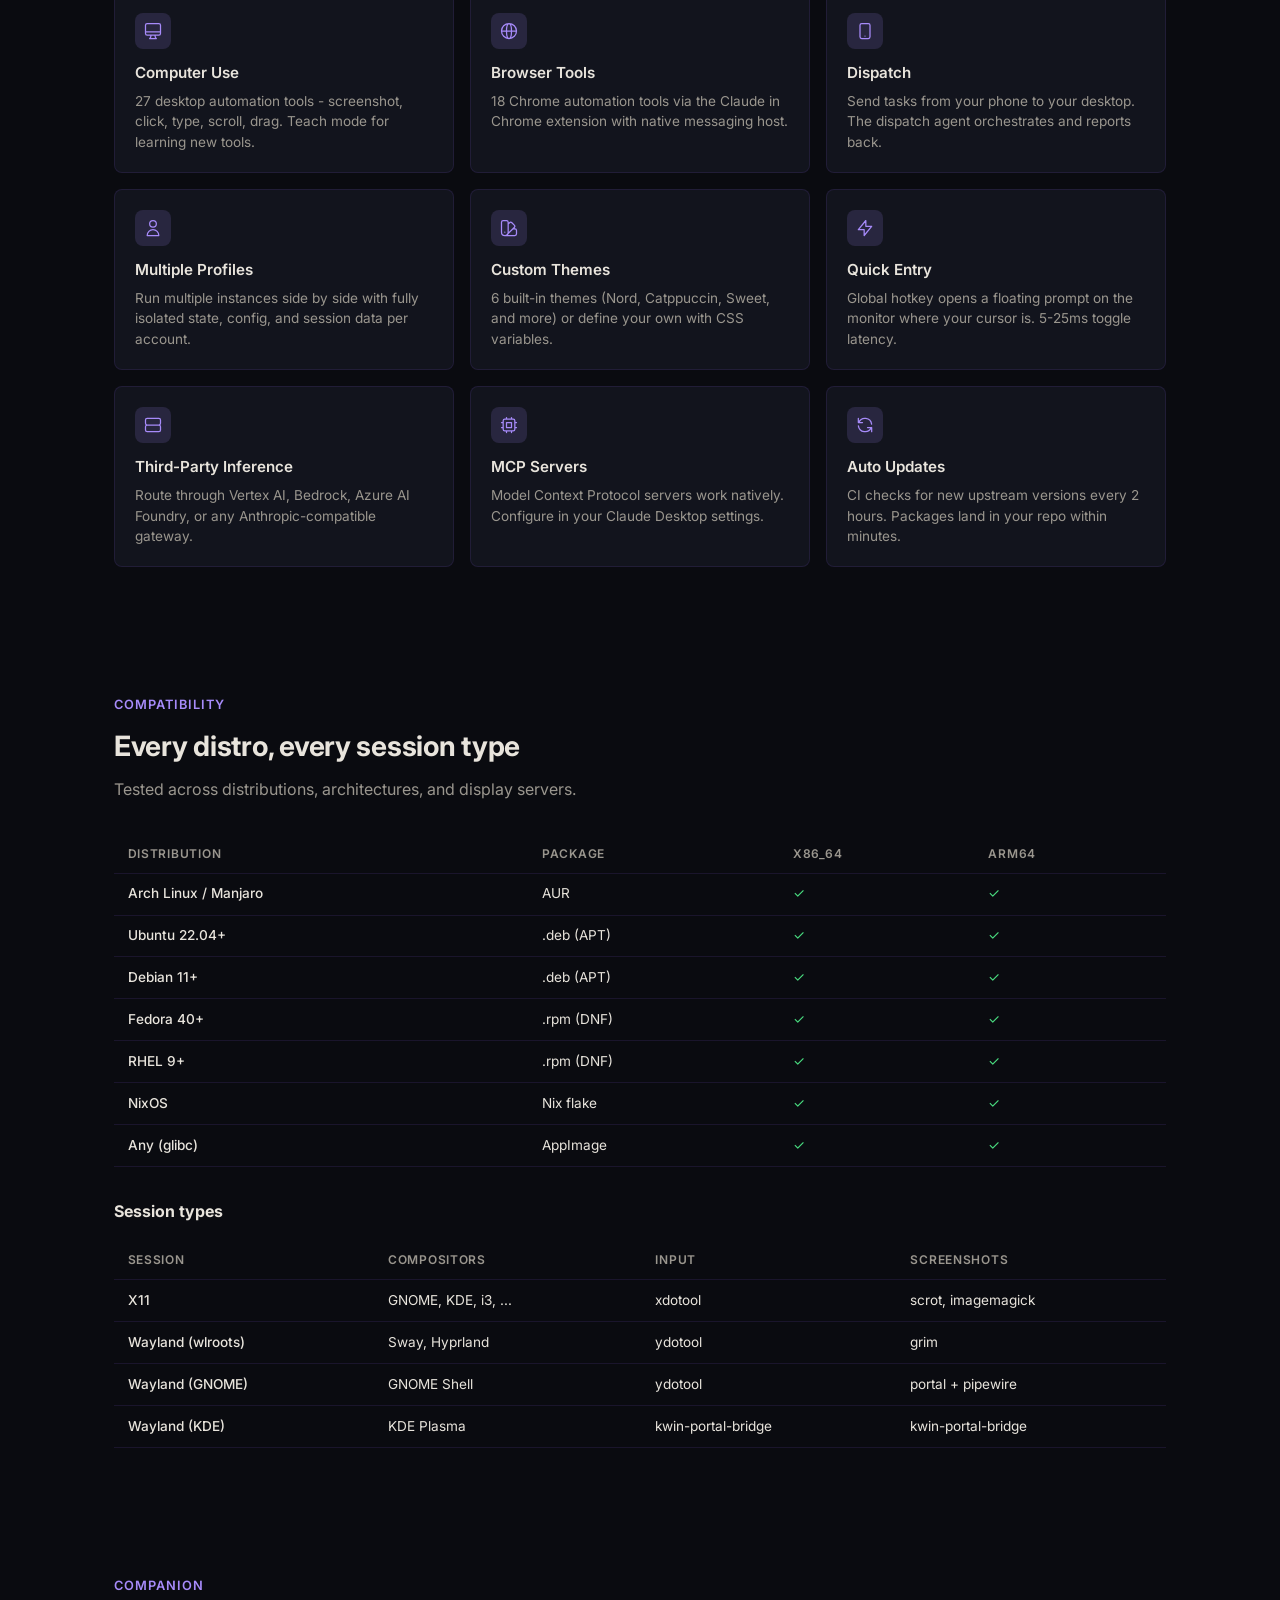
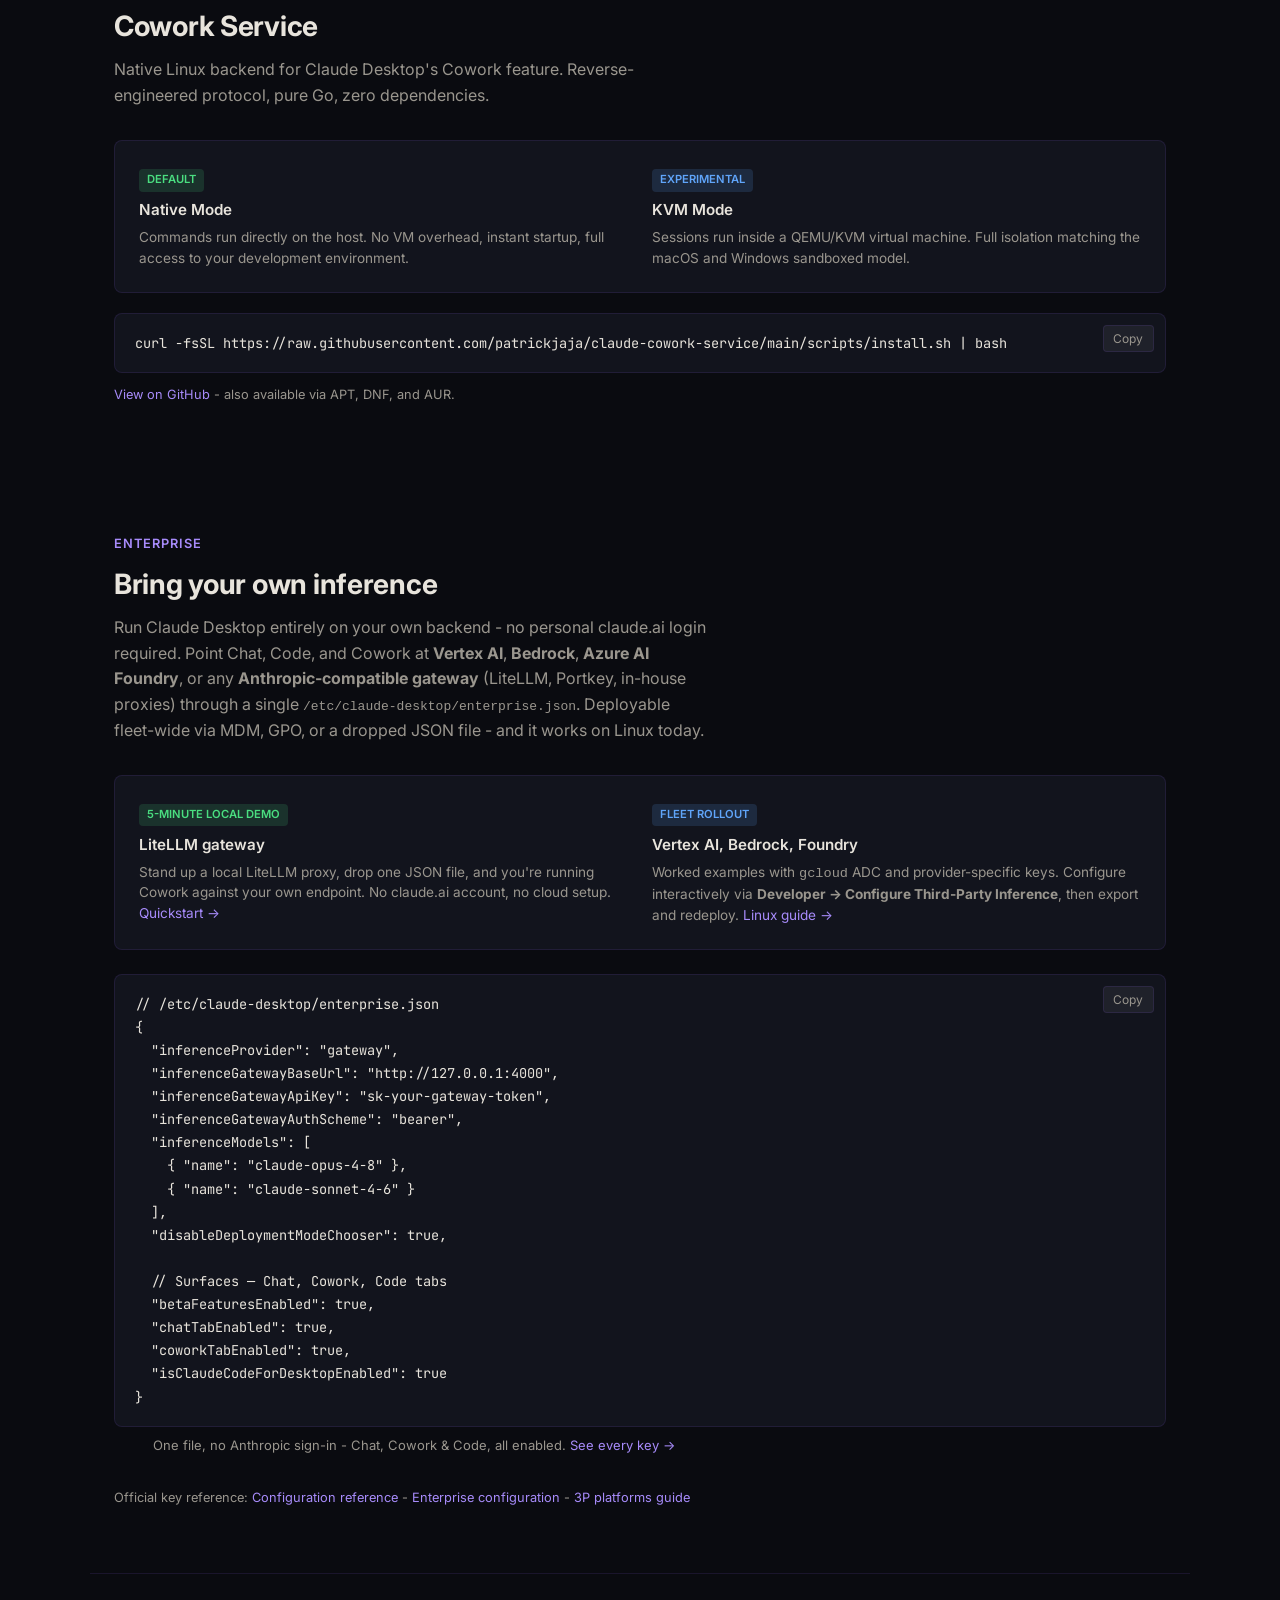
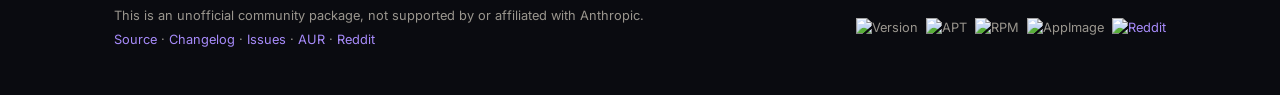
==== commit 0499434a: "docs(3p): LiteLLM gateway quickstart + maximum enterprise.json, surface toggles Expand third-party-i" ====
--- a/site/index.html
+++ b/site/index.html
@@ -6,7 +6,7 @@
   <title>Claude Desktop for Linux</title>
   <meta name="description" content="Unofficial pre-patched Linux packages for Claude Desktop. Chat, Code, Cowork, Computer Use - on every distro, every architecture.">
   <meta property="og:title" content="Claude Desktop for Linux">
-  <meta property="og:description" content="47 patches, every distro. Arch, Ubuntu, Fedora, NixOS, AppImage - x86_64 and ARM64.">
+  <meta property="og:description" content="47 patches, every distro. Arch, Ubuntu, Fedora, NixOS, AppImage - x86_64 and ARM64. Enterprise 3P inference (Vertex, Bedrock, Foundry, LiteLLM gateway) via enterprise.json.">
   <meta property="og:type" content="website">
   <meta property="og:url" content="https://patrickjaja.github.io/claude-desktop-bin/">
   <link rel="preconnect" href="https://fonts.googleapis.com">
@@ -474,6 +474,7 @@
       <a href="#features">Features</a>
       <a href="#compatibility">Compatibility</a>
       <a href="#cowork">Cowork</a>
+      <a href="#enterprise">Enterprise</a>
       <a href="https://github.com/patrickjaja/claude-desktop-bin" class="nav-gh">
         <svg width="16" height="16" viewBox="0 0 16 16" fill="currentColor"><path d="M8 0C3.58 0 0 3.58 0 8c0 3.54 2.29 6.53 5.47 7.59.4.07.55-.17.55-.38 0-.19-.01-.82-.01-1.49-2.01.37-2.53-.49-2.69-.94-.09-.23-.48-.94-.82-1.13-.28-.15-.68-.52-.01-.53.63-.01 1.08.58 1.23.82.72 1.21 1.87.87 2.33.66.07-.52.28-.87.51-1.07-1.78-.2-3.64-.89-3.64-3.95 0-.87.31-1.59.82-2.15-.08-.2-.36-1.02.08-2.12 0 0 .67-.21 2.2.82.64-.18 1.32-.27 2-.27.68 0 1.36.09 2 .27 1.53-1.04 2.2-.82 2.2-.82.44 1.1.16 1.92.08 2.12.51.56.82 1.27.82 2.15 0 3.07-1.87 3.75-3.65 3.95.29.25.54.73.54 1.48 0 1.07-.01 1.93-.01 2.2 0 .21.15.46.55.38A8.01 8.01 0 0016 8c0-4.42-3.58-8-8-8z"/></svg>
         GitHub
@@ -817,6 +818,70 @@
     <div class="install-note">
       <a href="https://github.com/patrickjaja/claude-cowork-service">View on GitHub</a> - also available via APT, DNF, and AUR.
     </div>
+  </div>
+</section>
+
+<!-- ENTERPRISE / THIRD-PARTY INFERENCE -->
+<section id="enterprise" class="fade-in">
+  <div class="section-label">Enterprise</div>
+  <h2>Bring your own inference</h2>
+  <p>Run Claude Desktop entirely on your own backend - no personal claude.ai login required. Point Chat, Code, and Cowork at <strong>Vertex AI</strong>, <strong>Bedrock</strong>, <strong>Azure AI Foundry</strong>, or any <strong>Anthropic-compatible gateway</strong> (LiteLLM, Portkey, in-house proxies) through a single <code>/etc/claude-desktop/enterprise.json</code>. Deployable fleet-wide via MDM, GPO, or a dropped JSON file - and it works on Linux today.</p>
+
+  <div class="cowork-box">
+    <div class="cowork-mode">
+      <div class="badge badge-default">5-minute local demo</div>
+      <h3>LiteLLM gateway</h3>
+      <p>Stand up a local LiteLLM proxy, drop one JSON file, and you're running Cowork against your own endpoint. No claude.ai account, no cloud setup. <a href="https://github.com/patrickjaja/claude-desktop-bin/blob/master/docs/third-party-inference.md#5-minute-local-quickstart-litellm-container">Quickstart →</a></p>
+    </div>
+    <div class="cowork-mode">
+      <div class="badge badge-exp">Fleet rollout</div>
+      <h3>Vertex AI, Bedrock, Foundry</h3>
+      <p>Worked examples with <code>gcloud</code> ADC and provider-specific keys. Configure interactively via <strong>Developer → Configure Third-Party Inference</strong>, then export and redeploy. <a href="https://github.com/patrickjaja/claude-desktop-bin/blob/master/docs/third-party-inference.md">Linux guide →</a></p>
+    </div>
+  </div>
+
+  <div class="install-block" style="margin-top: 1.5rem;">
+    <button class="copy-btn" data-copy='{
+  "inferenceProvider": "gateway",
+  "inferenceGatewayBaseUrl": "http://127.0.0.1:4000",
+  "inferenceGatewayApiKey": "sk-your-gateway-token",
+  "inferenceGatewayAuthScheme": "bearer",
+  "inferenceModels": [
+    { "name": "claude-opus-4-8" },
+    { "name": "claude-sonnet-4-6" }
+  ],
+  "disableDeploymentModeChooser": true,
+  "betaFeaturesEnabled": true,
+  "chatTabEnabled": true,
+  "coworkTabEnabled": true,
+  "isClaudeCodeForDesktopEnabled": true
+}'>Copy</button>
+    <pre>// /etc/claude-desktop/enterprise.json
+{
+  "inferenceProvider": "gateway",
+  "inferenceGatewayBaseUrl": "http://127.0.0.1:4000",
+  "inferenceGatewayApiKey": "sk-your-gateway-token",
+  "inferenceGatewayAuthScheme": "bearer",
+  "inferenceModels": [
+    { "name": "claude-opus-4-8" },
+    { "name": "claude-sonnet-4-6" }
+  ],
+  "disableDeploymentModeChooser": true,
+
+  // Surfaces — Chat, Cowork, Code tabs
+  "betaFeaturesEnabled": true,
+  "chatTabEnabled": true,
+  "coworkTabEnabled": true,
+  "isClaudeCodeForDesktopEnabled": true
+}</pre>
+  </div>
+  <p style="font-size: 0.8125rem; color: var(--text-dim); margin-top: 0.5rem; text-align: center;">One file, no Anthropic sign-in - Chat, Cowork &amp; Code, all enabled. <a href="https://github.com/patrickjaja/claude-desktop-bin/blob/master/docs/third-party-inference.md#maximum-enterprisejson-every-key">See every key →</a></p>
+
+  <div class="install-note" style="margin-top: 1.25rem;">
+    Official key reference:
+    <a href="https://claude.com/docs/cowork/3p/configuration">Configuration reference</a> -
+    <a href="https://support.claude.com/en/articles/12622667-enterprise-configuration-for-claude-desktop">Enterprise configuration</a> -
+    <a href="https://support.claude.com/en/articles/14680753-extend-claude-cowork-with-third-party-platforms">3P platforms guide</a>
   </div>
 </section>
 
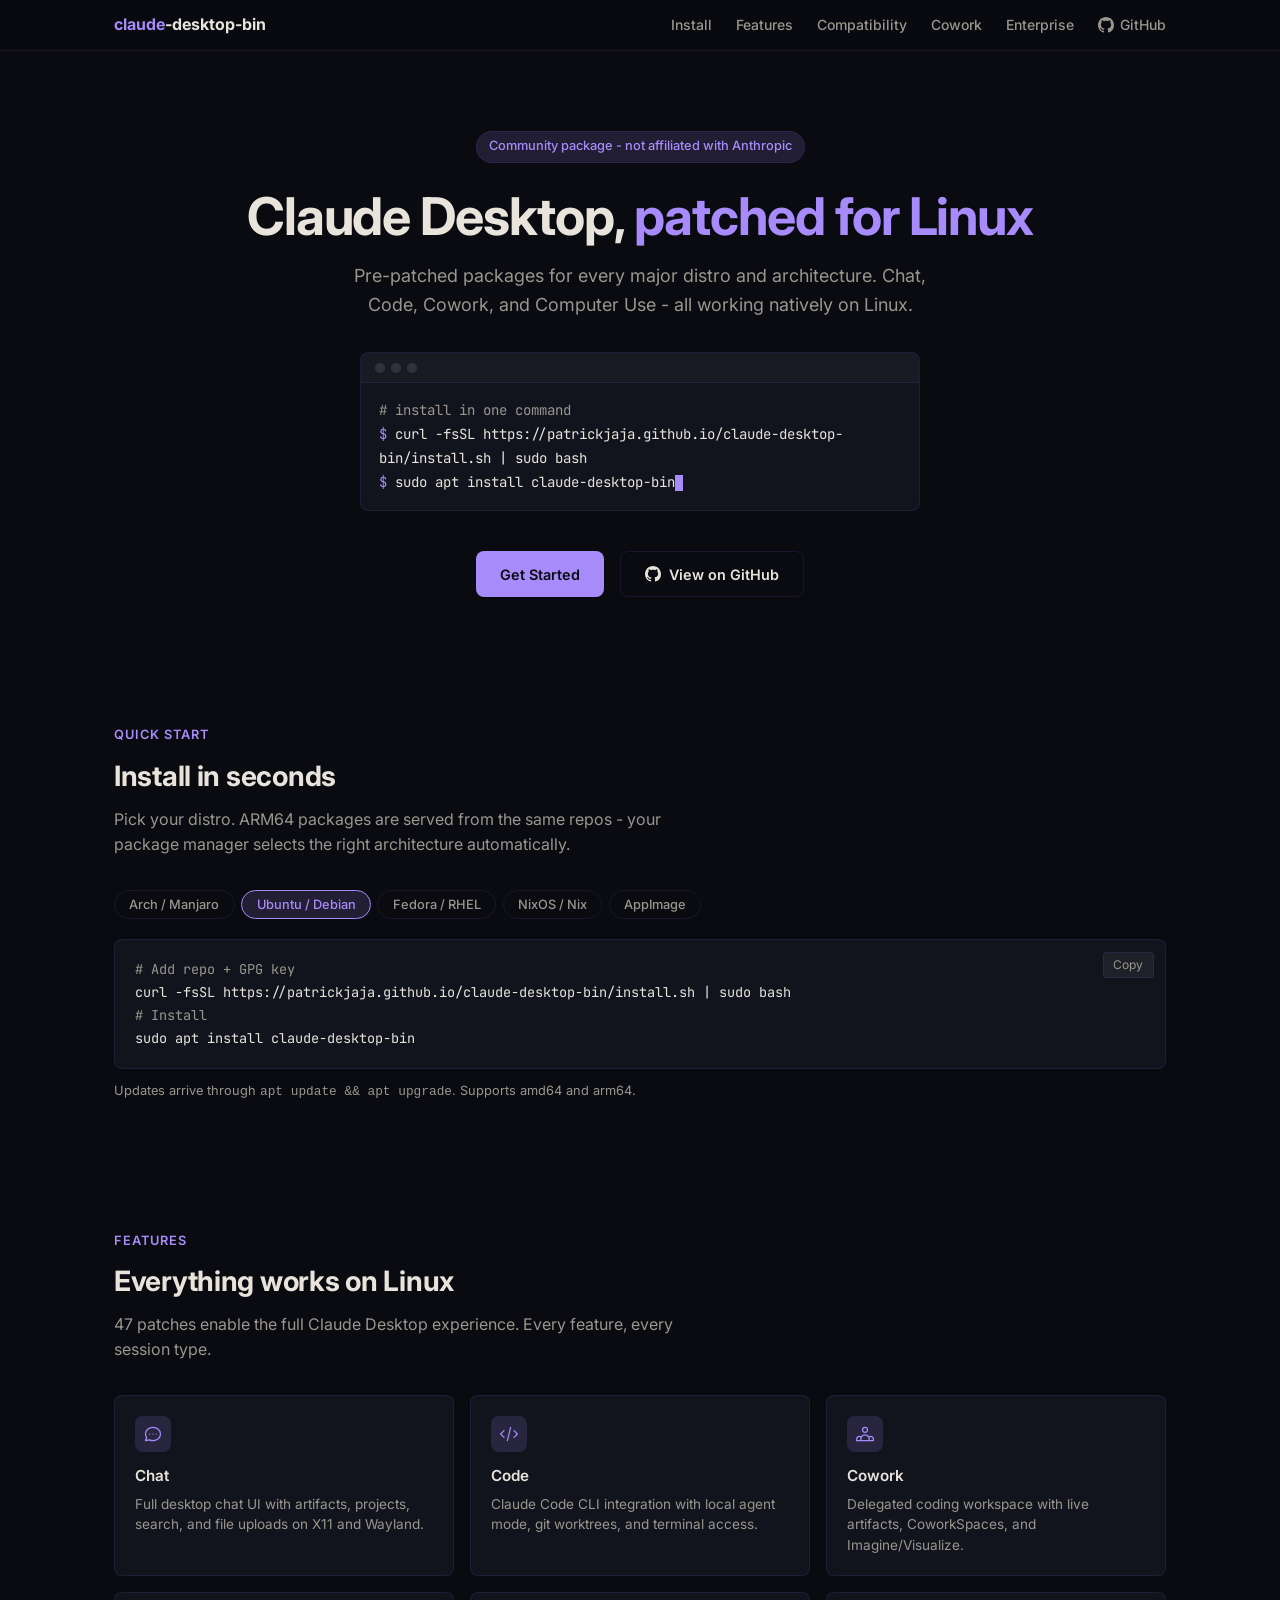
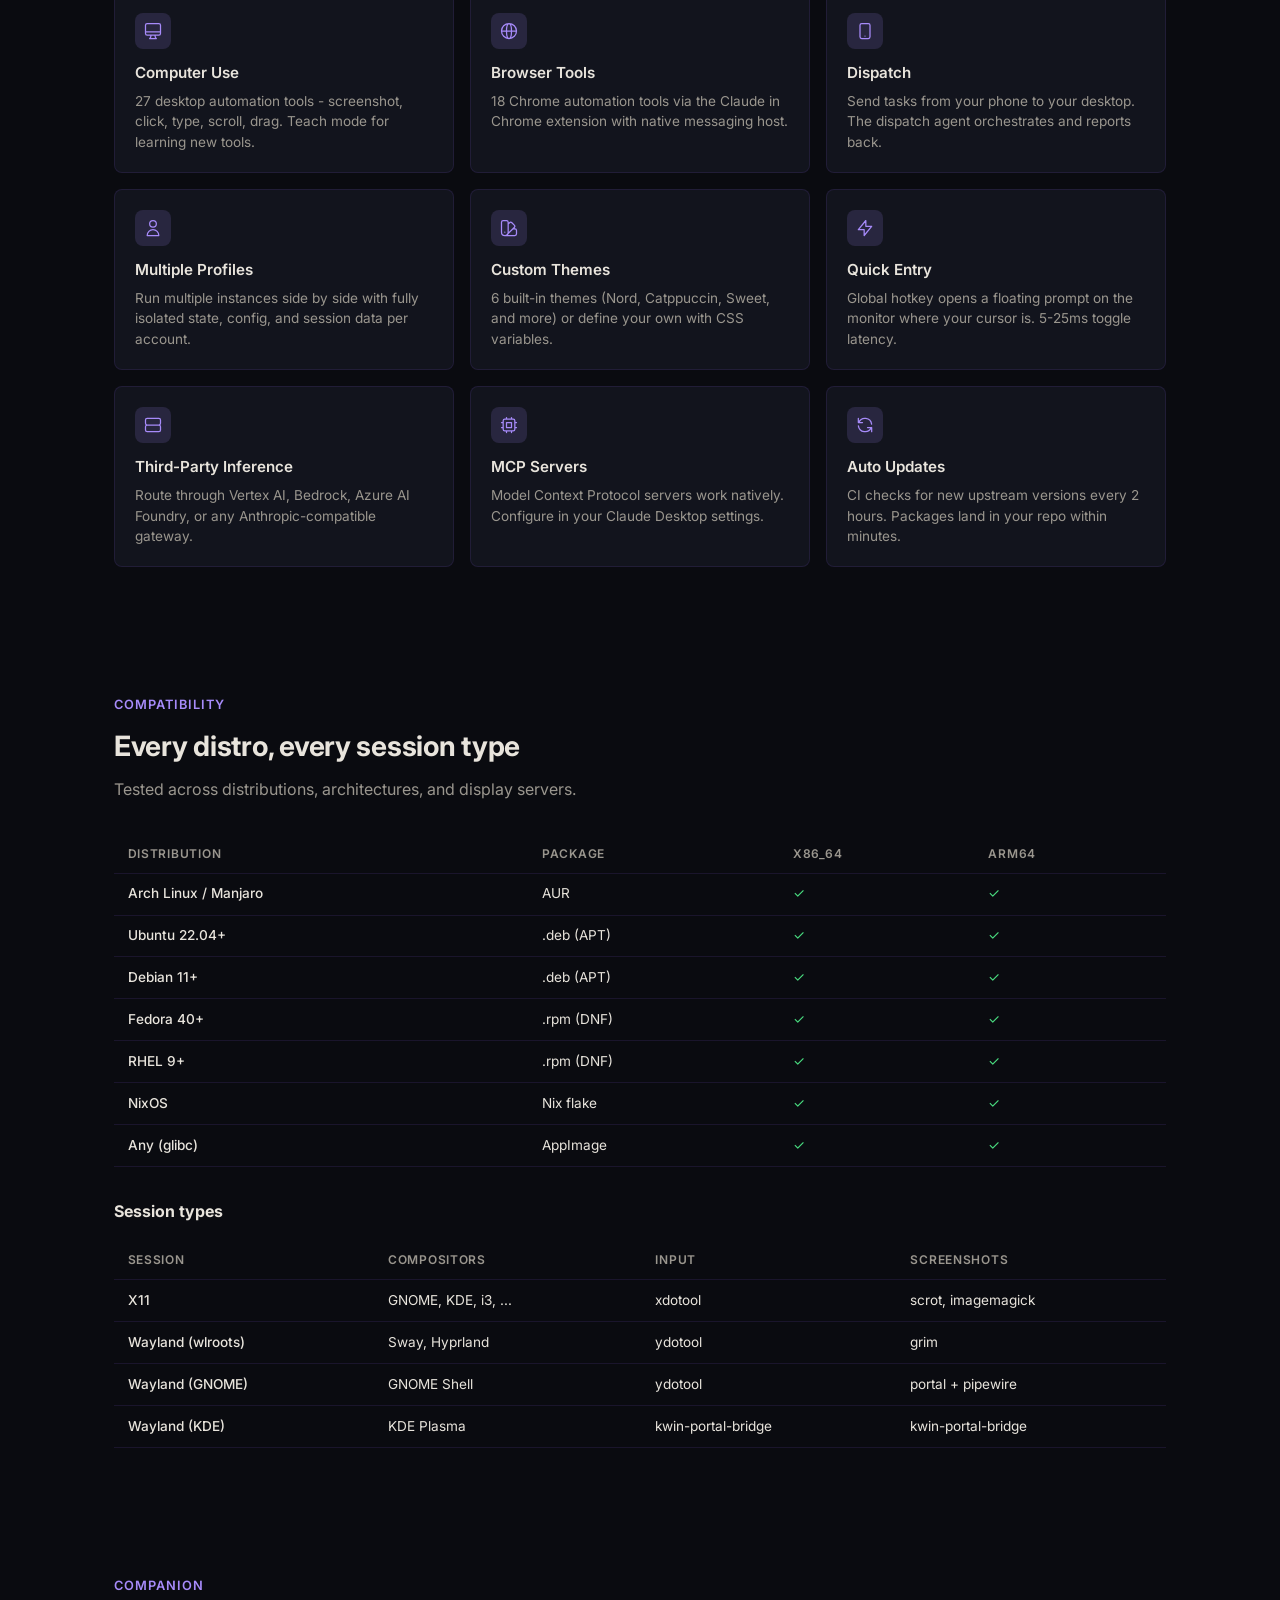
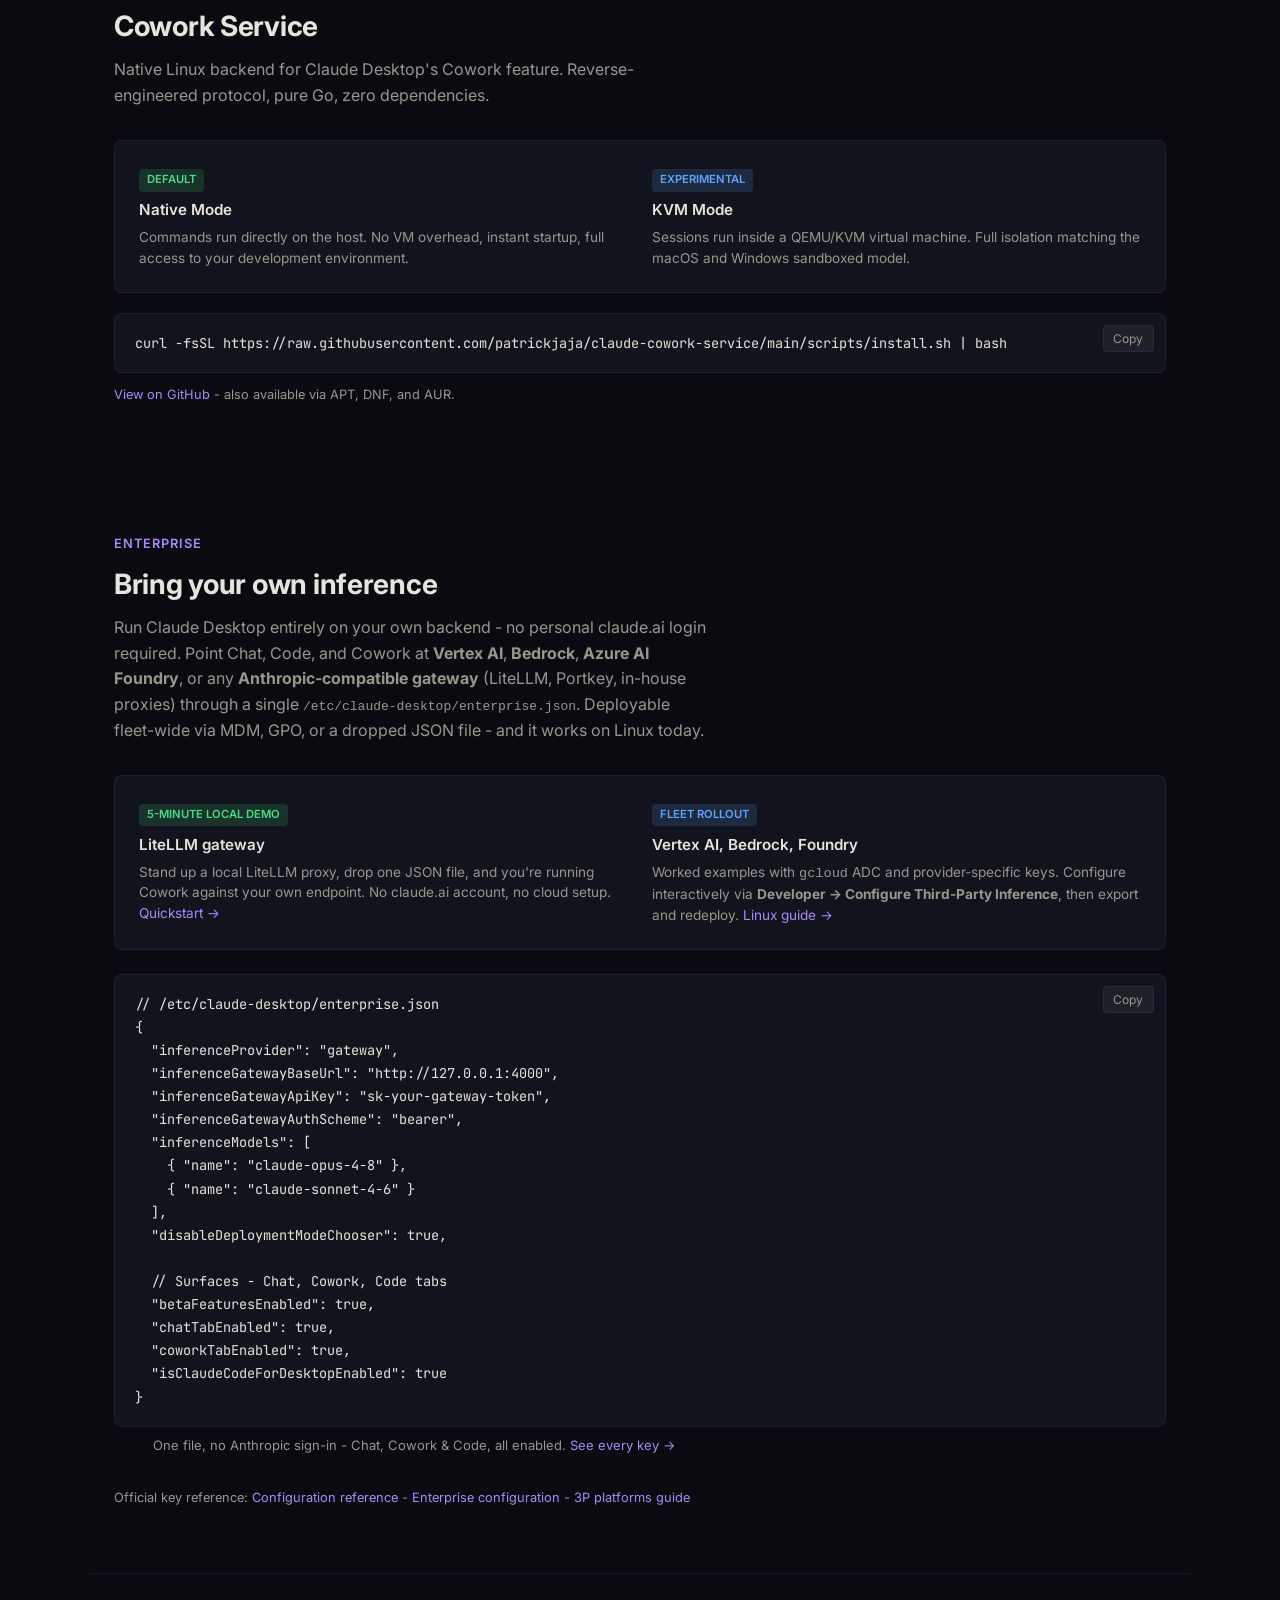
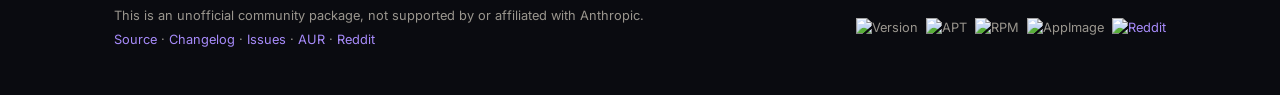
==== commit a5cfe196: "docs: replace em dashes with regular dashes Em dashes render poorly on GitHub; project convention is" ====
--- a/site/index.html
+++ b/site/index.html
@@ -868,7 +868,7 @@
   ],
   "disableDeploymentModeChooser": true,
 
-  // Surfaces — Chat, Cowork, Code tabs
+  // Surfaces - Chat, Cowork, Code tabs
   "betaFeaturesEnabled": true,
   "chatTabEnabled": true,
   "coworkTabEnabled": true,
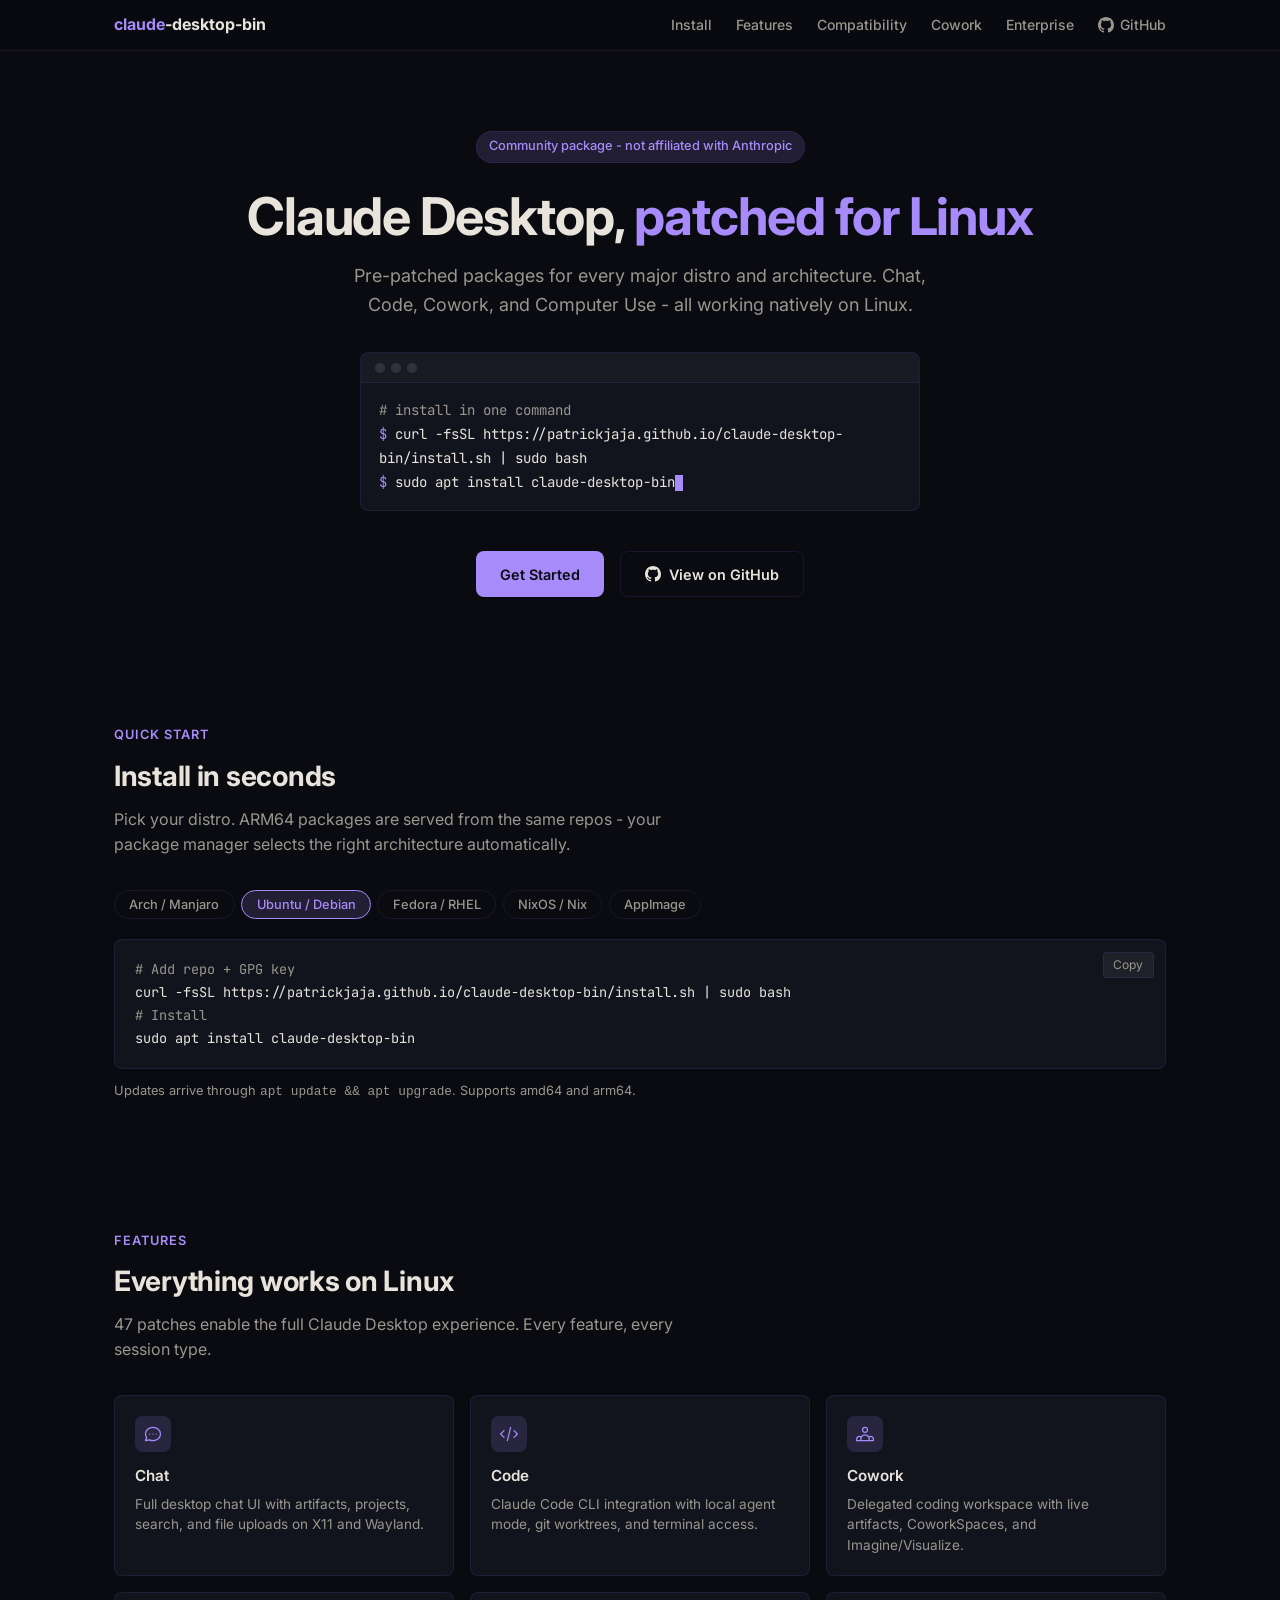
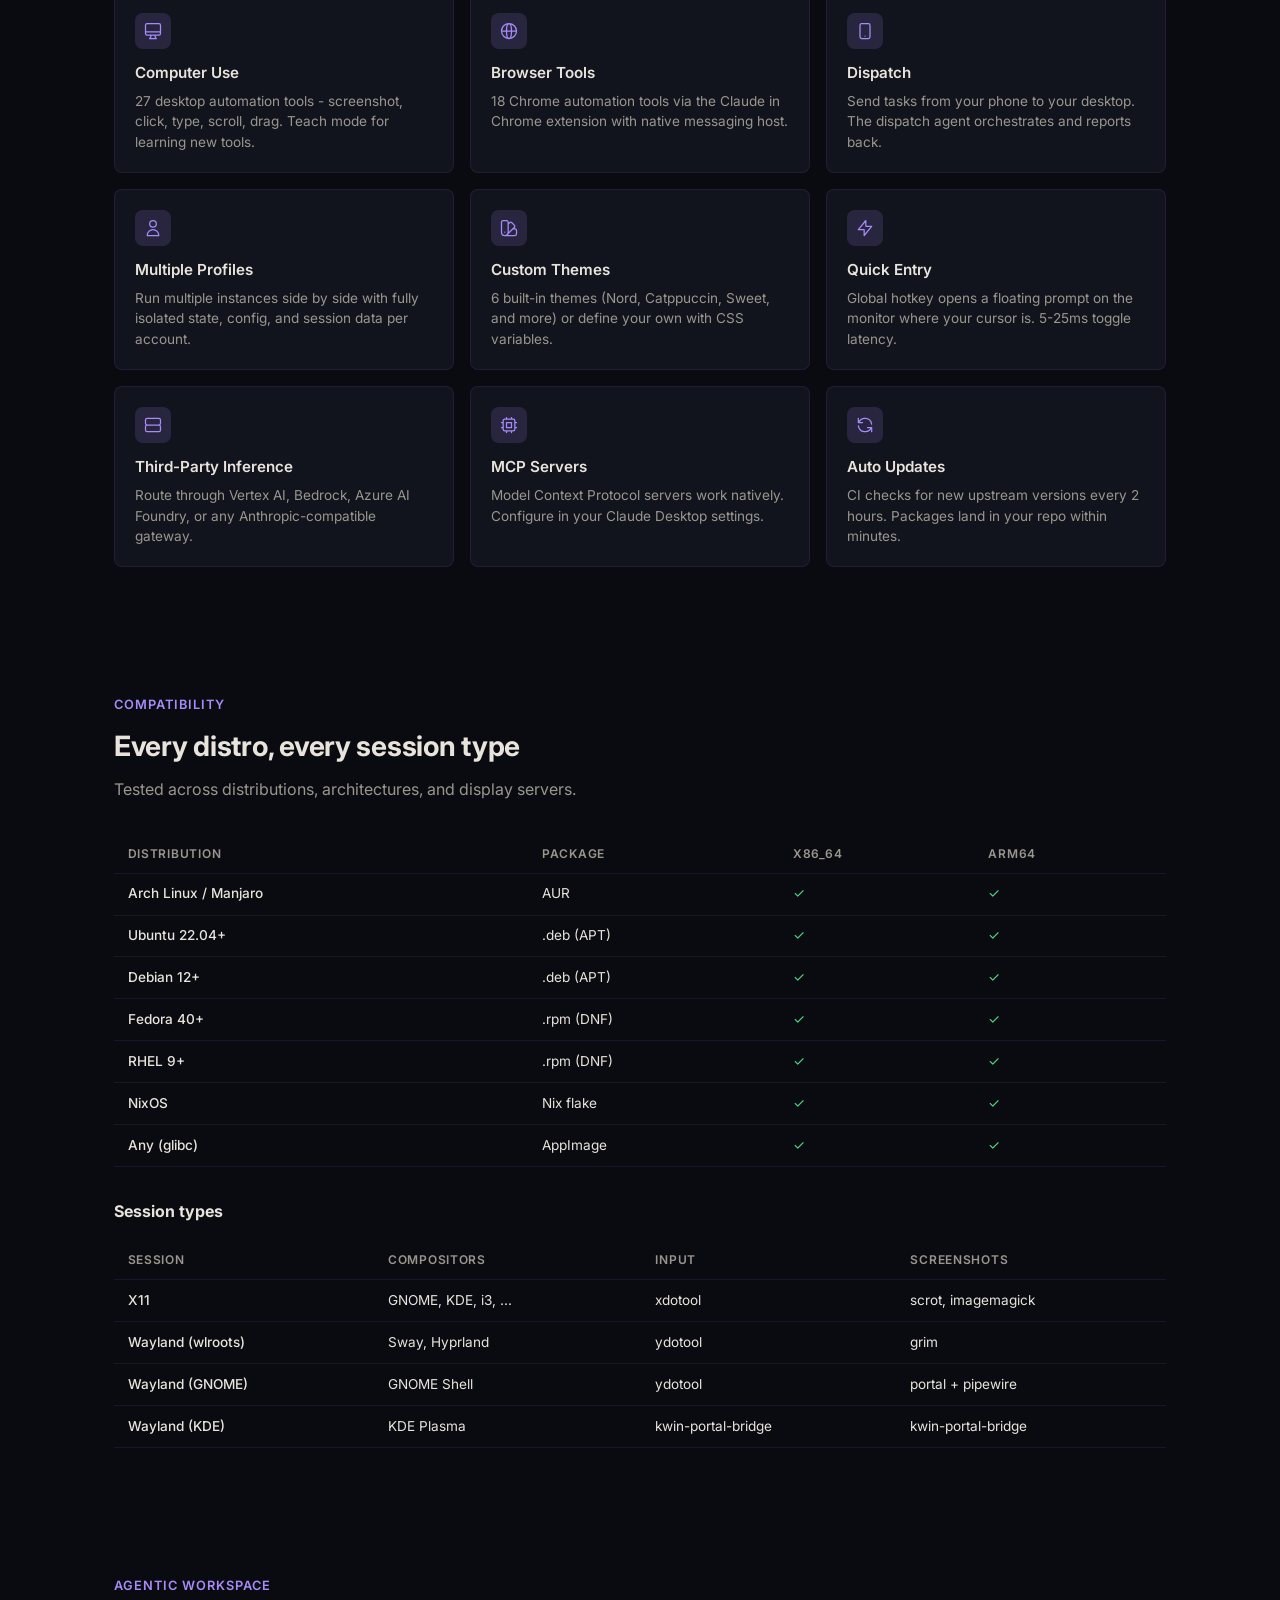
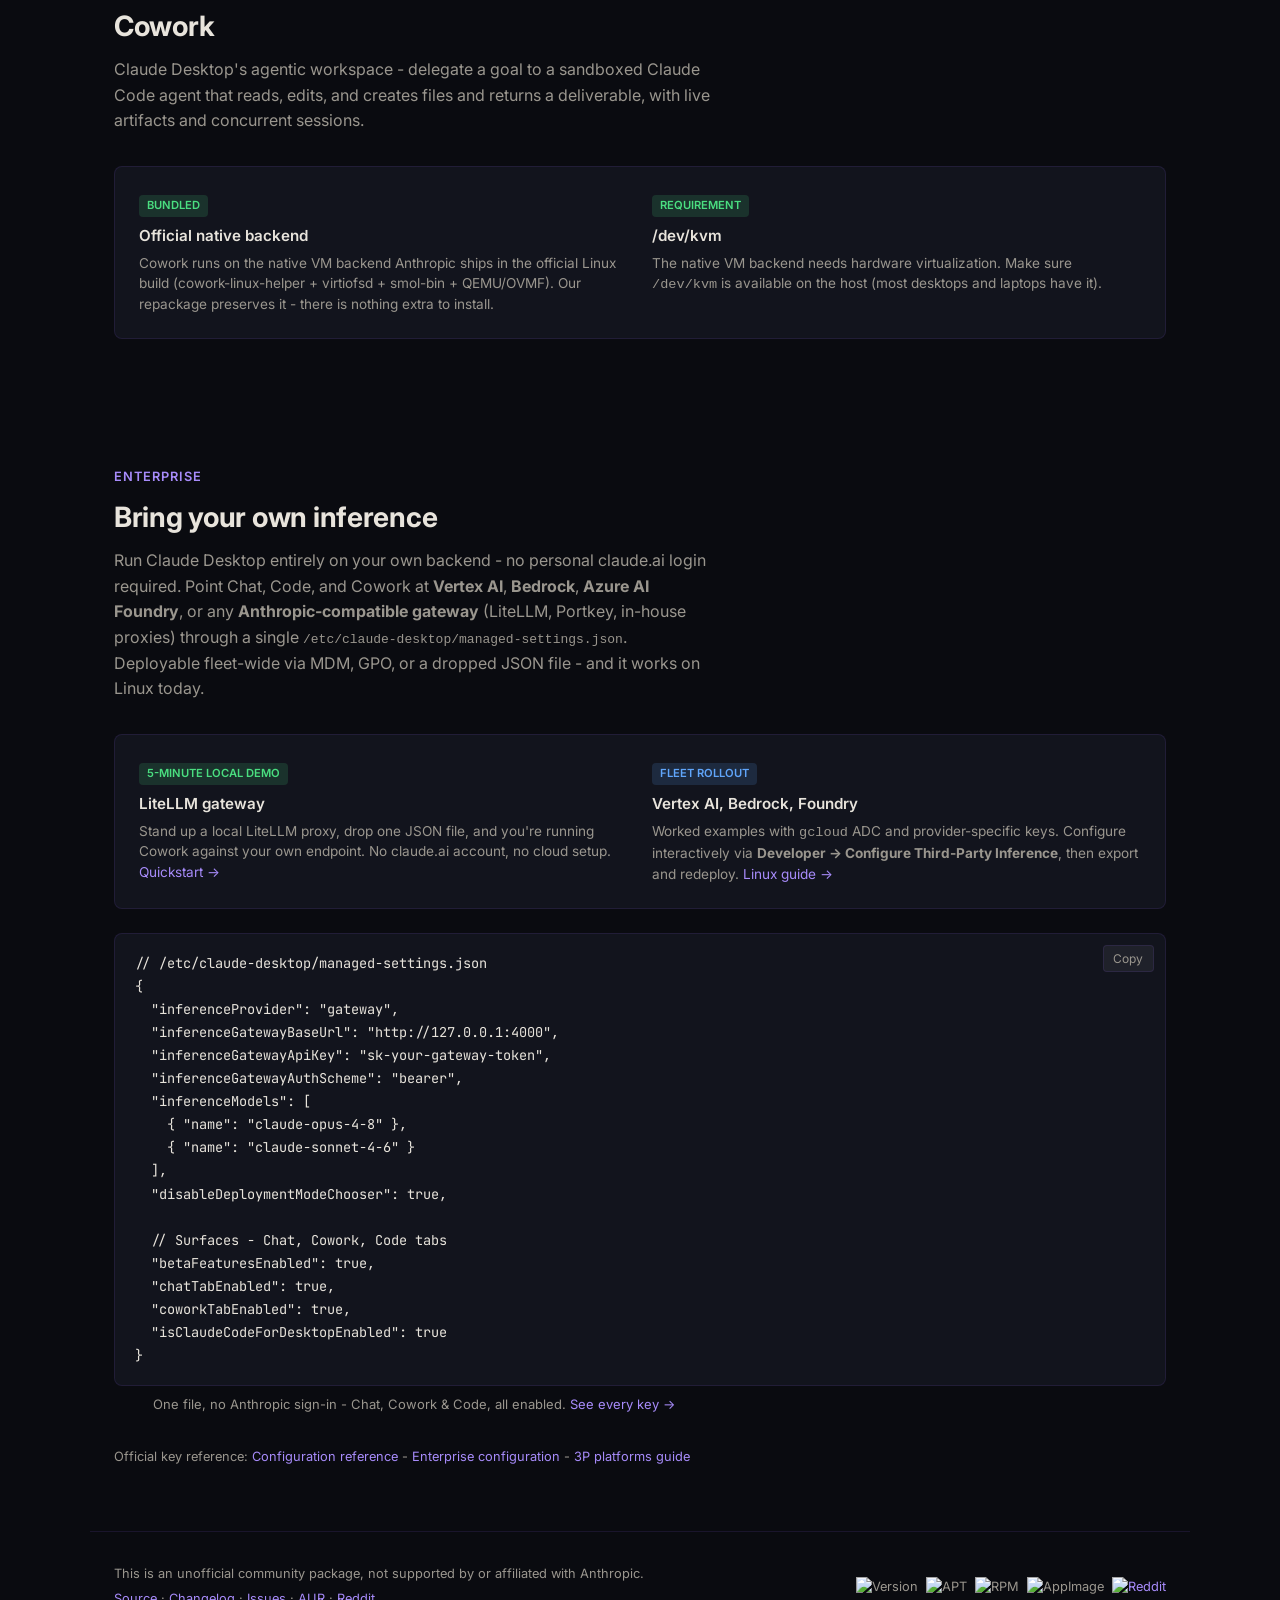
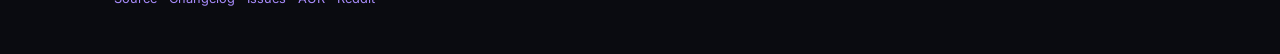
==== commit a818bbbe: "Pivot to repackaging the official Claude Desktop Linux .deb Anthropic shipped an official Claude Des" ====
--- a/site/index.html
+++ b/site/index.html
@@ -6,7 +6,7 @@
   <title>Claude Desktop for Linux</title>
   <meta name="description" content="Unofficial pre-patched Linux packages for Claude Desktop. Chat, Code, Cowork, Computer Use - on every distro, every architecture.">
   <meta property="og:title" content="Claude Desktop for Linux">
-  <meta property="og:description" content="47 patches, every distro. Arch, Ubuntu, Fedora, NixOS, AppImage - x86_64 and ARM64. Enterprise 3P inference (Vertex, Bedrock, Foundry, LiteLLM gateway) via enterprise.json.">
+  <meta property="og:description" content="47 patches, every distro. Arch, Ubuntu, Fedora, NixOS, AppImage - x86_64 and ARM64. Enterprise 3P inference (Vertex, Bedrock, Foundry, LiteLLM gateway) via managed-settings.json.">
   <meta property="og:type" content="website">
   <meta property="og:url" content="https://patrickjaja.github.io/claude-desktop-bin/">
   <link rel="preconnect" href="https://fonts.googleapis.com">
@@ -717,7 +717,7 @@
           <td><span class="check">&#10003;</span></td>
         </tr>
         <tr>
-          <td>Debian 11+</td>
+          <td>Debian 12+</td>
           <td>.deb (APT)</td>
           <td><span class="check">&#10003;</span></td>
           <td><span class="check">&#10003;</span></td>
@@ -793,30 +793,20 @@
 
 <!-- COWORK -->
 <section id="cowork" class="fade-in">
-  <div class="section-label">Companion</div>
-  <h2>Cowork Service</h2>
-  <p>Native Linux backend for Claude Desktop's Cowork feature. Reverse-engineered protocol, pure Go, zero dependencies.</p>
+  <div class="section-label">Agentic workspace</div>
+  <h2>Cowork</h2>
+  <p>Claude Desktop's agentic workspace - delegate a goal to a sandboxed Claude Code agent that reads, edits, and creates files and returns a deliverable, with live artifacts and concurrent sessions.</p>
 
   <div class="cowork-box">
     <div class="cowork-mode">
-      <div class="badge badge-default">Default</div>
-      <h3>Native Mode</h3>
-      <p>Commands run directly on the host. No VM overhead, instant startup, full access to your development environment.</p>
+      <div class="badge badge-default">Bundled</div>
+      <h3>Official native backend</h3>
+      <p>Cowork runs on the native VM backend Anthropic ships in the official Linux build (cowork-linux-helper + virtiofsd + smol-bin + QEMU/OVMF). Our repackage preserves it - there is nothing extra to install.</p>
     </div>
     <div class="cowork-mode">
-      <div class="badge badge-exp">Experimental</div>
-      <h3>KVM Mode</h3>
-      <p>Sessions run inside a QEMU/KVM virtual machine. Full isolation matching the macOS and Windows sandboxed model.</p>
-    </div>
-  </div>
-
-  <div style="margin-top: 1.25rem;">
-    <div class="install-block">
-      <button class="copy-btn" data-copy="curl -fsSL https://raw.githubusercontent.com/patrickjaja/claude-cowork-service/main/scripts/install.sh | bash">Copy</button>
-      <pre>curl -fsSL https://raw.githubusercontent.com/patrickjaja/claude-cowork-service/main/scripts/install.sh | bash</pre>
-    </div>
-    <div class="install-note">
-      <a href="https://github.com/patrickjaja/claude-cowork-service">View on GitHub</a> - also available via APT, DNF, and AUR.
+      <div class="badge badge-default">Requirement</div>
+      <h3>/dev/kvm</h3>
+      <p>The native VM backend needs hardware virtualization. Make sure <code>/dev/kvm</code> is available on the host (most desktops and laptops have it).</p>
     </div>
   </div>
 </section>
@@ -825,7 +815,7 @@
 <section id="enterprise" class="fade-in">
   <div class="section-label">Enterprise</div>
   <h2>Bring your own inference</h2>
-  <p>Run Claude Desktop entirely on your own backend - no personal claude.ai login required. Point Chat, Code, and Cowork at <strong>Vertex AI</strong>, <strong>Bedrock</strong>, <strong>Azure AI Foundry</strong>, or any <strong>Anthropic-compatible gateway</strong> (LiteLLM, Portkey, in-house proxies) through a single <code>/etc/claude-desktop/enterprise.json</code>. Deployable fleet-wide via MDM, GPO, or a dropped JSON file - and it works on Linux today.</p>
+  <p>Run Claude Desktop entirely on your own backend - no personal claude.ai login required. Point Chat, Code, and Cowork at <strong>Vertex AI</strong>, <strong>Bedrock</strong>, <strong>Azure AI Foundry</strong>, or any <strong>Anthropic-compatible gateway</strong> (LiteLLM, Portkey, in-house proxies) through a single <code>/etc/claude-desktop/managed-settings.json</code>. Deployable fleet-wide via MDM, GPO, or a dropped JSON file - and it works on Linux today.</p>
 
   <div class="cowork-box">
     <div class="cowork-mode">
@@ -856,7 +846,7 @@
   "coworkTabEnabled": true,
   "isClaudeCodeForDesktopEnabled": true
 }'>Copy</button>
-    <pre>// /etc/claude-desktop/enterprise.json
+    <pre>// /etc/claude-desktop/managed-settings.json
 {
   "inferenceProvider": "gateway",
   "inferenceGatewayBaseUrl": "http://127.0.0.1:4000",
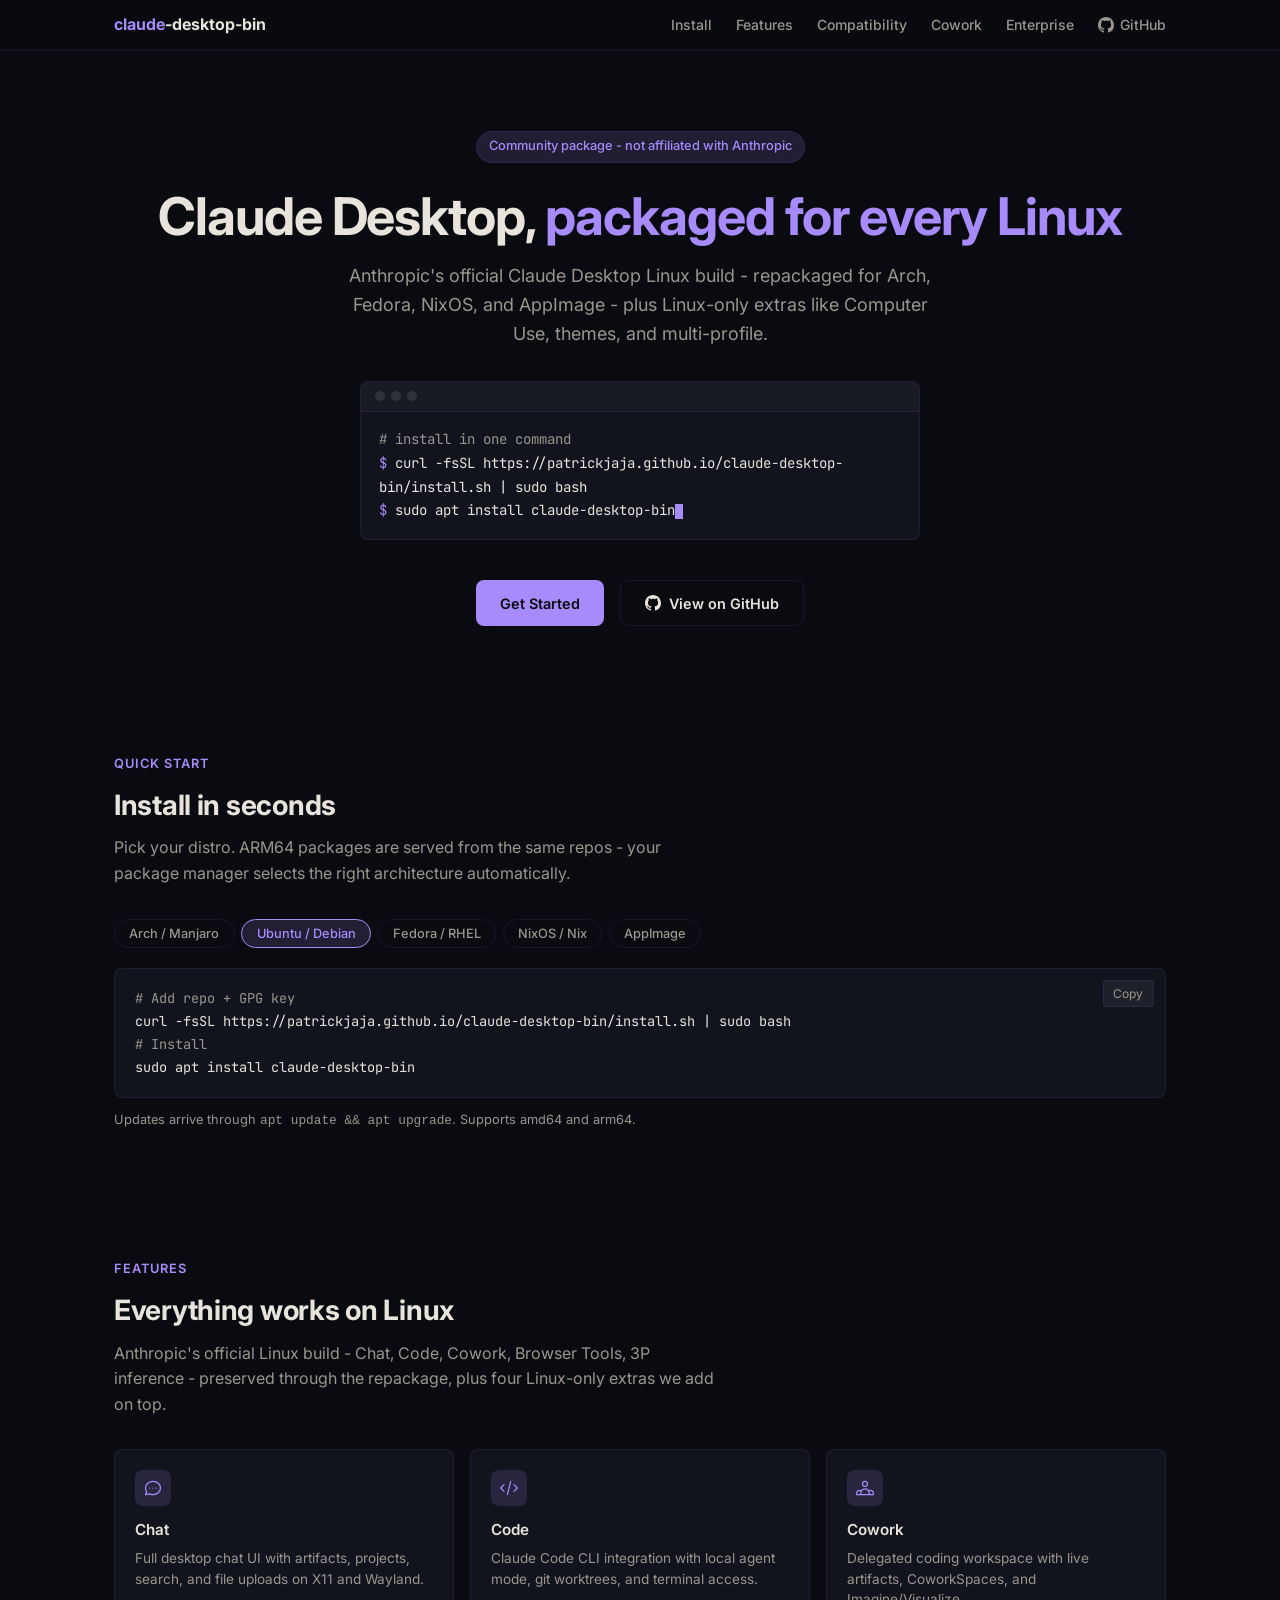
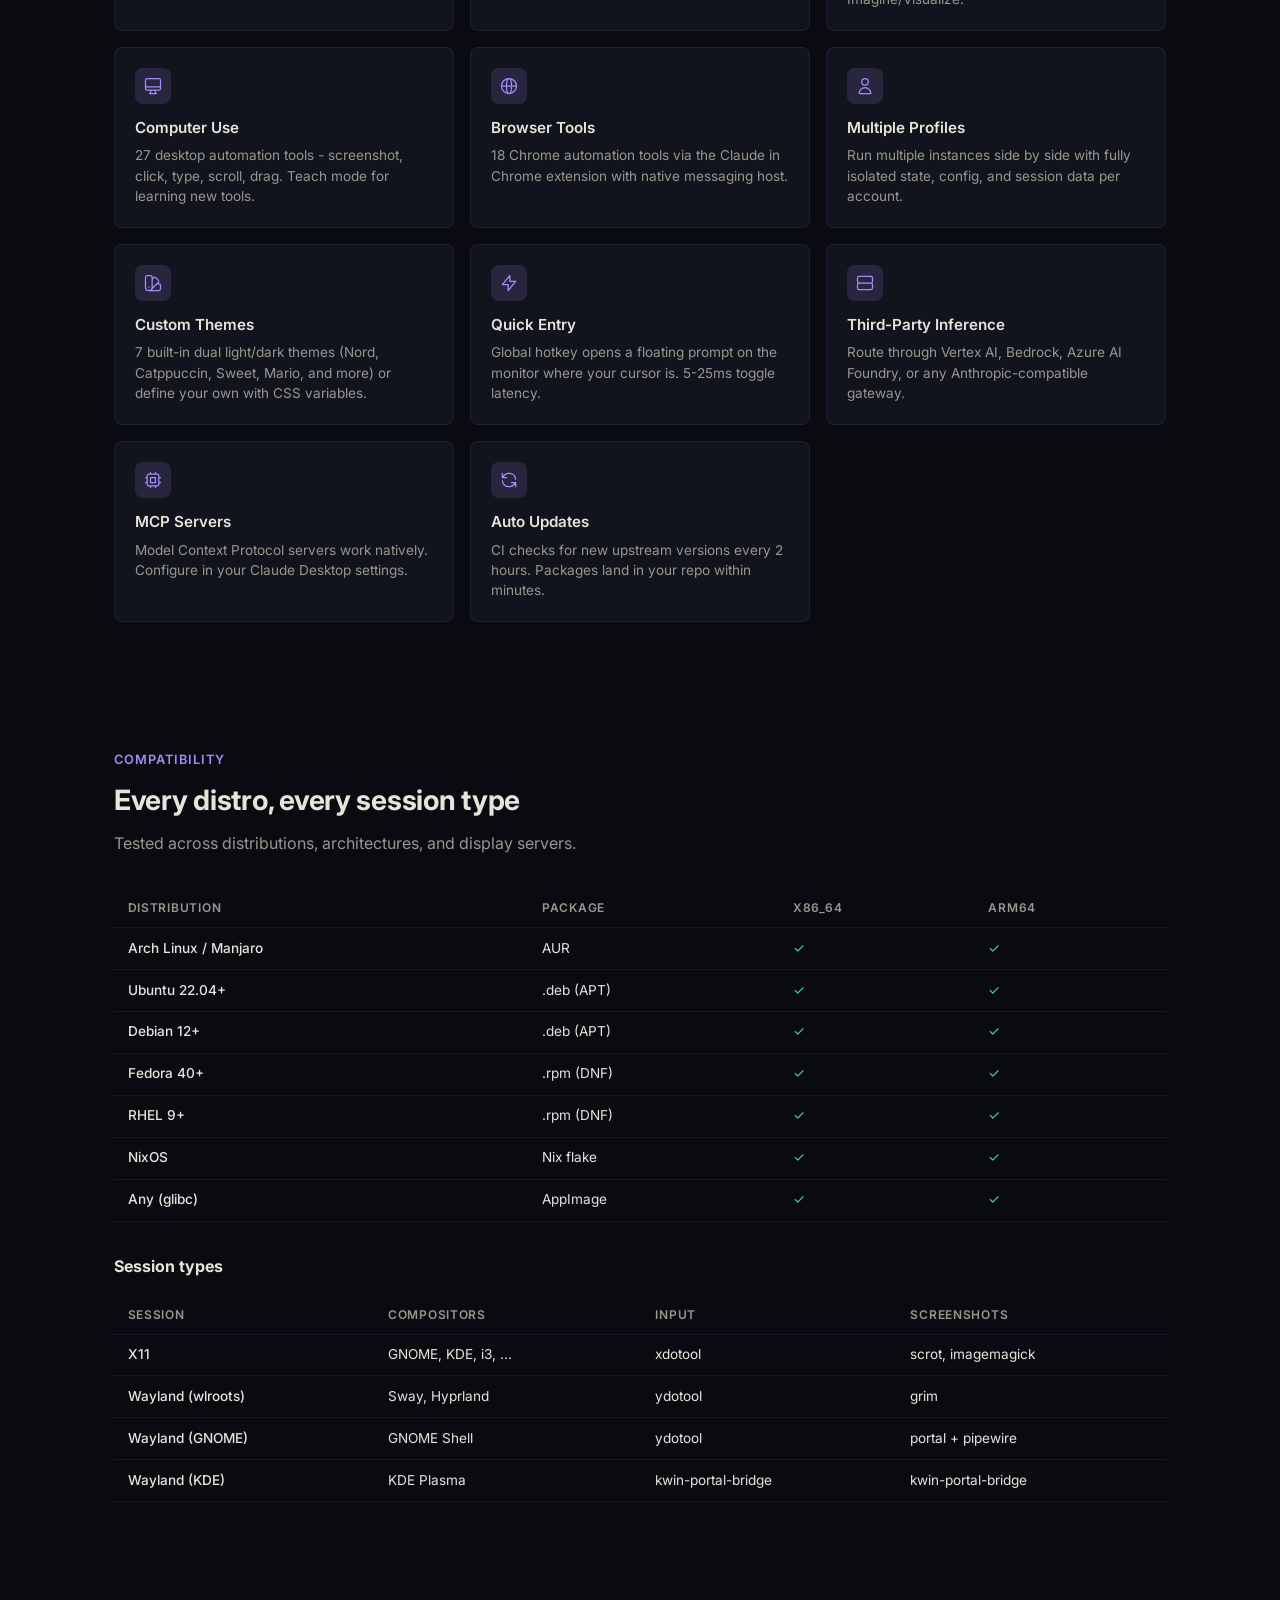
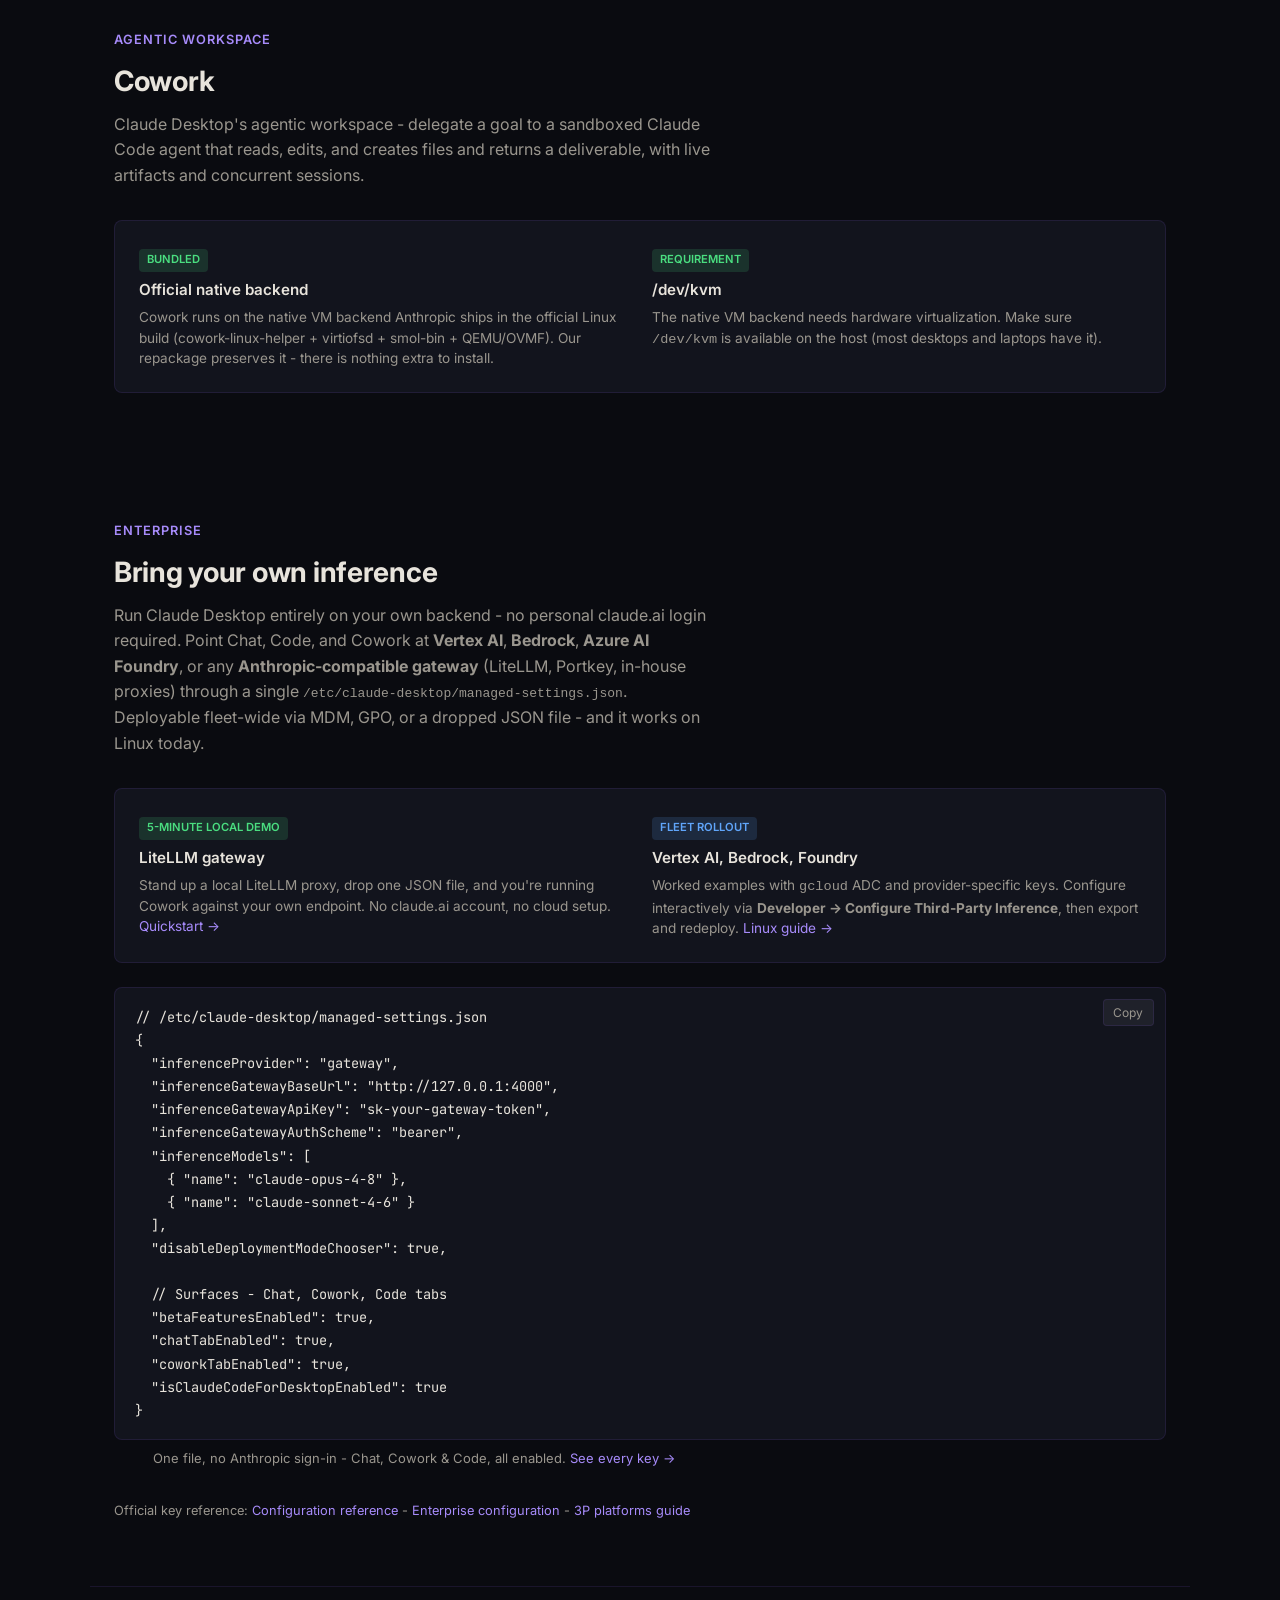
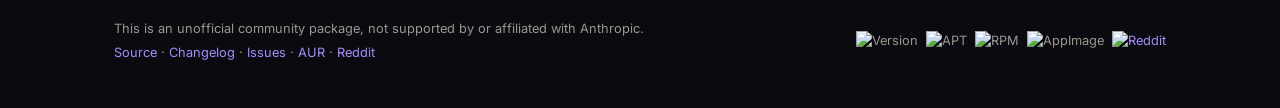
==== commit 61c521c4: "site: reframe landing copy around official .deb repackage; ignore dist-local - Rewrite hero/meta/fea" ====
--- a/site/index.html
+++ b/site/index.html
@@ -6,7 +6,7 @@
   <title>Claude Desktop for Linux</title>
   <meta name="description" content="Unofficial pre-patched Linux packages for Claude Desktop. Chat, Code, Cowork, Computer Use - on every distro, every architecture.">
   <meta property="og:title" content="Claude Desktop for Linux">
-  <meta property="og:description" content="47 patches, every distro. Arch, Ubuntu, Fedora, NixOS, AppImage - x86_64 and ARM64. Enterprise 3P inference (Vertex, Bedrock, Foundry, LiteLLM gateway) via managed-settings.json.">
+  <meta property="og:description" content="Anthropic's official Claude Desktop Linux build, repackaged for Arch, Fedora, NixOS & AppImage - x86_64 and ARM64 - plus Linux-only extras: Computer Use, themes, profiles, Quick Entry.">
   <meta property="og:type" content="website">
   <meta property="og:url" content="https://patrickjaja.github.io/claude-desktop-bin/">
   <link rel="preconnect" href="https://fonts.googleapis.com">
@@ -486,8 +486,8 @@
 <!-- HERO -->
 <div class="hero">
   <div class="hero-badge">Community package - not affiliated with Anthropic</div>
-  <h1>Claude Desktop, <em>patched for Linux</em></h1>
-  <p>Pre-patched packages for every major distro and architecture. Chat, Code, Cowork, and Computer Use - all working natively on Linux.</p>
+  <h1>Claude Desktop, <em>packaged for every Linux</em></h1>
+  <p>Anthropic's official Claude Desktop Linux build - repackaged for Arch, Fedora, NixOS, and AppImage - plus Linux-only extras like Computer Use, themes, and multi-profile.</p>
 
   <div class="terminal">
     <div class="terminal-bar">
@@ -586,7 +586,7 @@
 <section id="features" class="fade-in">
   <div class="section-label">Features</div>
   <h2>Everything works on Linux</h2>
-  <p>47 patches enable the full Claude Desktop experience. Every feature, every session type.</p>
+  <p>Anthropic's official Linux build - Chat, Code, Cowork, Browser Tools, 3P inference - preserved through the repackage, plus four Linux-only extras we add on top.</p>
 
   <div class="features-grid">
     <div class="feature-card">
@@ -631,14 +631,6 @@
 
     <div class="feature-card">
       <div class="feature-icon">
-        <svg fill="none" stroke="currentColor" viewBox="0 0 24 24"><path stroke-linecap="round" stroke-linejoin="round" stroke-width="1.5" d="M12 18h.01M8 21h8a2 2 0 002-2V5a2 2 0 00-2-2H8a2 2 0 00-2 2v14a2 2 0 002 2z"/></svg>
-      </div>
-      <h3>Dispatch</h3>
-      <p>Send tasks from your phone to your desktop. The dispatch agent orchestrates and reports back.</p>
-    </div>
-
-    <div class="feature-card">
-      <div class="feature-icon">
         <svg fill="none" stroke="currentColor" viewBox="0 0 24 24"><path stroke-linecap="round" stroke-linejoin="round" stroke-width="1.5" d="M16 7a4 4 0 11-8 0 4 4 0 018 0zM12 14a7 7 0 00-7 7h14a7 7 0 00-7-7z"/></svg>
       </div>
       <h3>Multiple Profiles</h3>
@@ -650,7 +642,7 @@
         <svg fill="none" stroke="currentColor" viewBox="0 0 24 24"><path stroke-linecap="round" stroke-linejoin="round" stroke-width="1.5" d="M7 21a4 4 0 01-4-4V5a2 2 0 012-2h4a2 2 0 012 2v12a4 4 0 01-4 4zm0 0h12a2 2 0 002-2v-4a2 2 0 00-2-2h-2.343M11 7.343l1.657-1.657a2 2 0 012.828 0l2.829 2.829a2 2 0 010 2.828l-8.486 8.485M7 17h.01"/></svg>
       </div>
       <h3>Custom Themes</h3>
-      <p>6 built-in themes (Nord, Catppuccin, Sweet, and more) or define your own with CSS variables.</p>
+      <p>7 built-in dual light/dark themes (Nord, Catppuccin, Sweet, Mario, and more) or define your own with CSS variables.</p>
     </div>
 
     <div class="feature-card">
@@ -865,7 +857,7 @@
   "isClaudeCodeForDesktopEnabled": true
 }</pre>
   </div>
-  <p style="font-size: 0.8125rem; color: var(--text-dim); margin-top: 0.5rem; text-align: center;">One file, no Anthropic sign-in - Chat, Cowork &amp; Code, all enabled. <a href="https://github.com/patrickjaja/claude-desktop-bin/blob/master/docs/third-party-inference.md#maximum-enterprisejson-every-key">See every key →</a></p>
+  <p style="font-size: 0.8125rem; color: var(--text-dim); margin-top: 0.5rem; text-align: center;">One file, no Anthropic sign-in - Chat, Cowork &amp; Code, all enabled. <a href="https://github.com/patrickjaja/claude-desktop-bin/blob/master/docs/third-party-inference.md#maximum-managed-settingsjson-every-key">See every key →</a></p>
 
   <div class="install-note" style="margin-top: 1.25rem;">
     Official key reference:
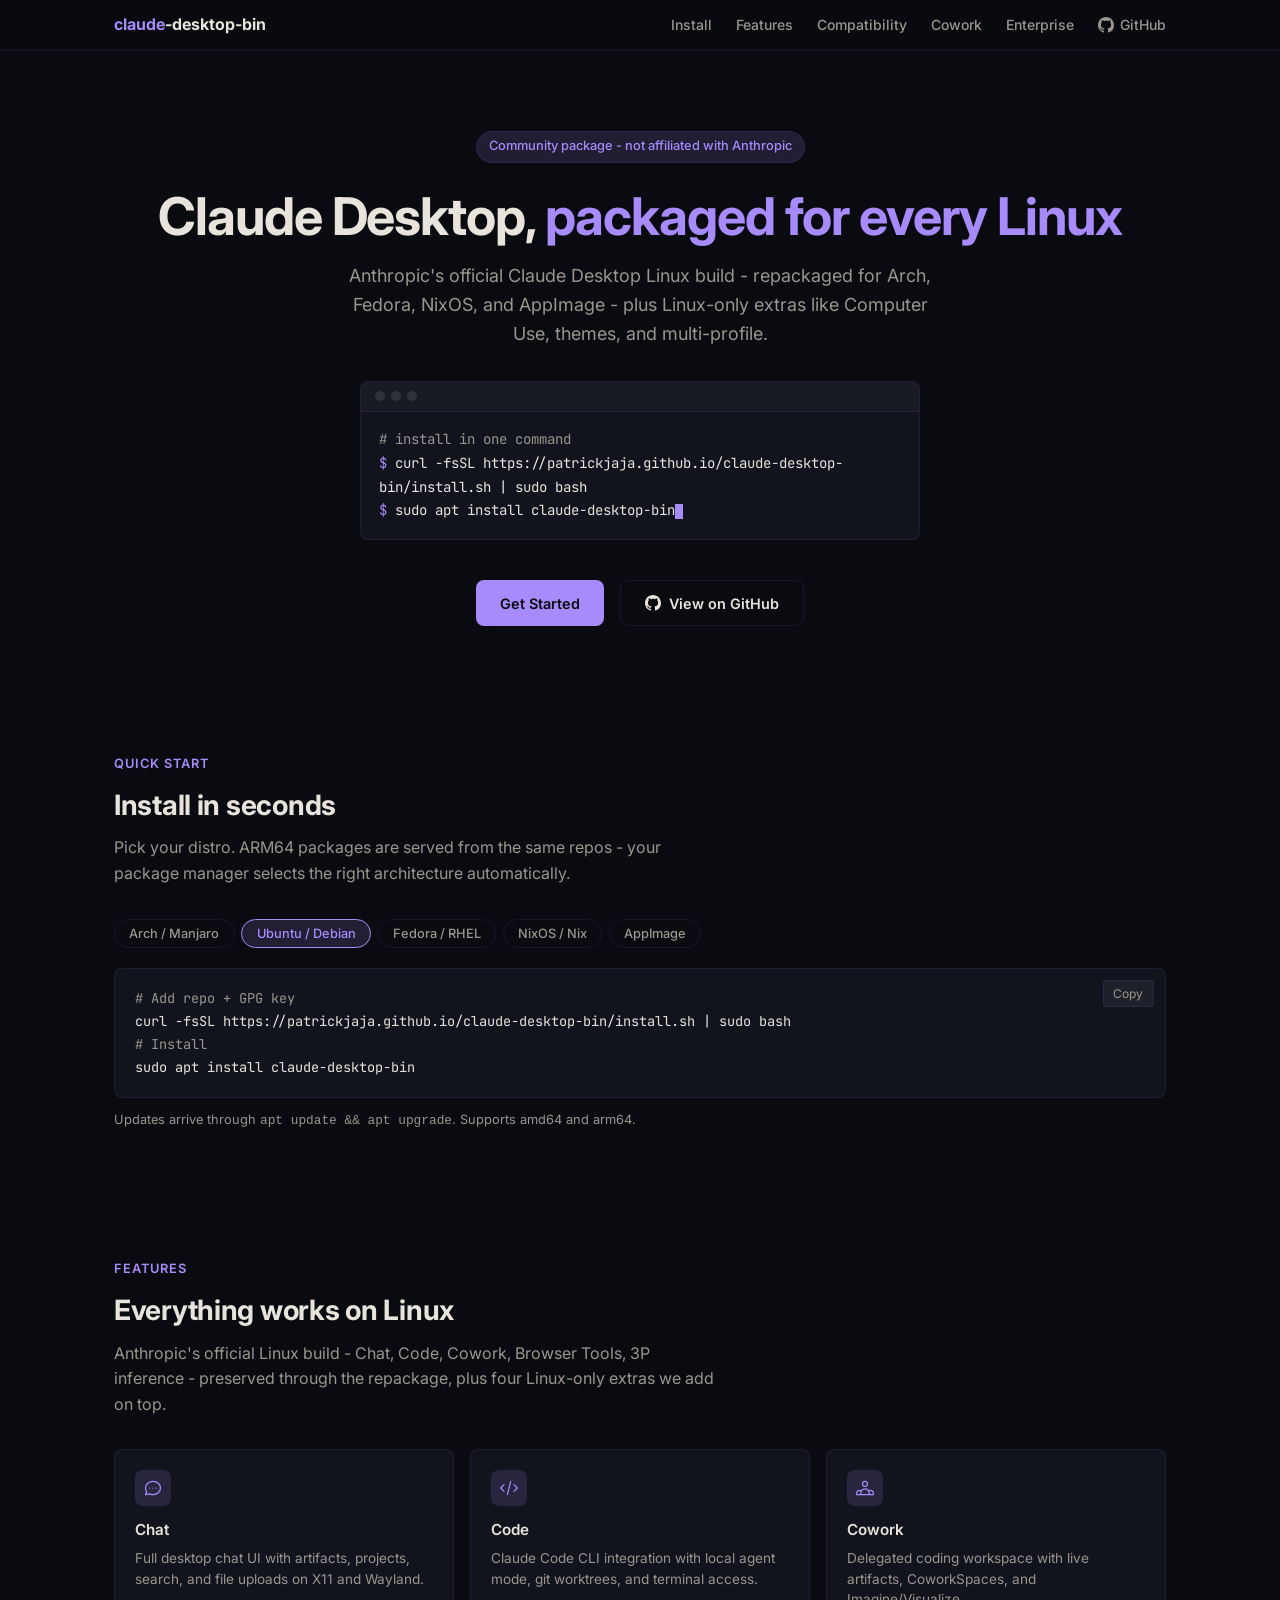
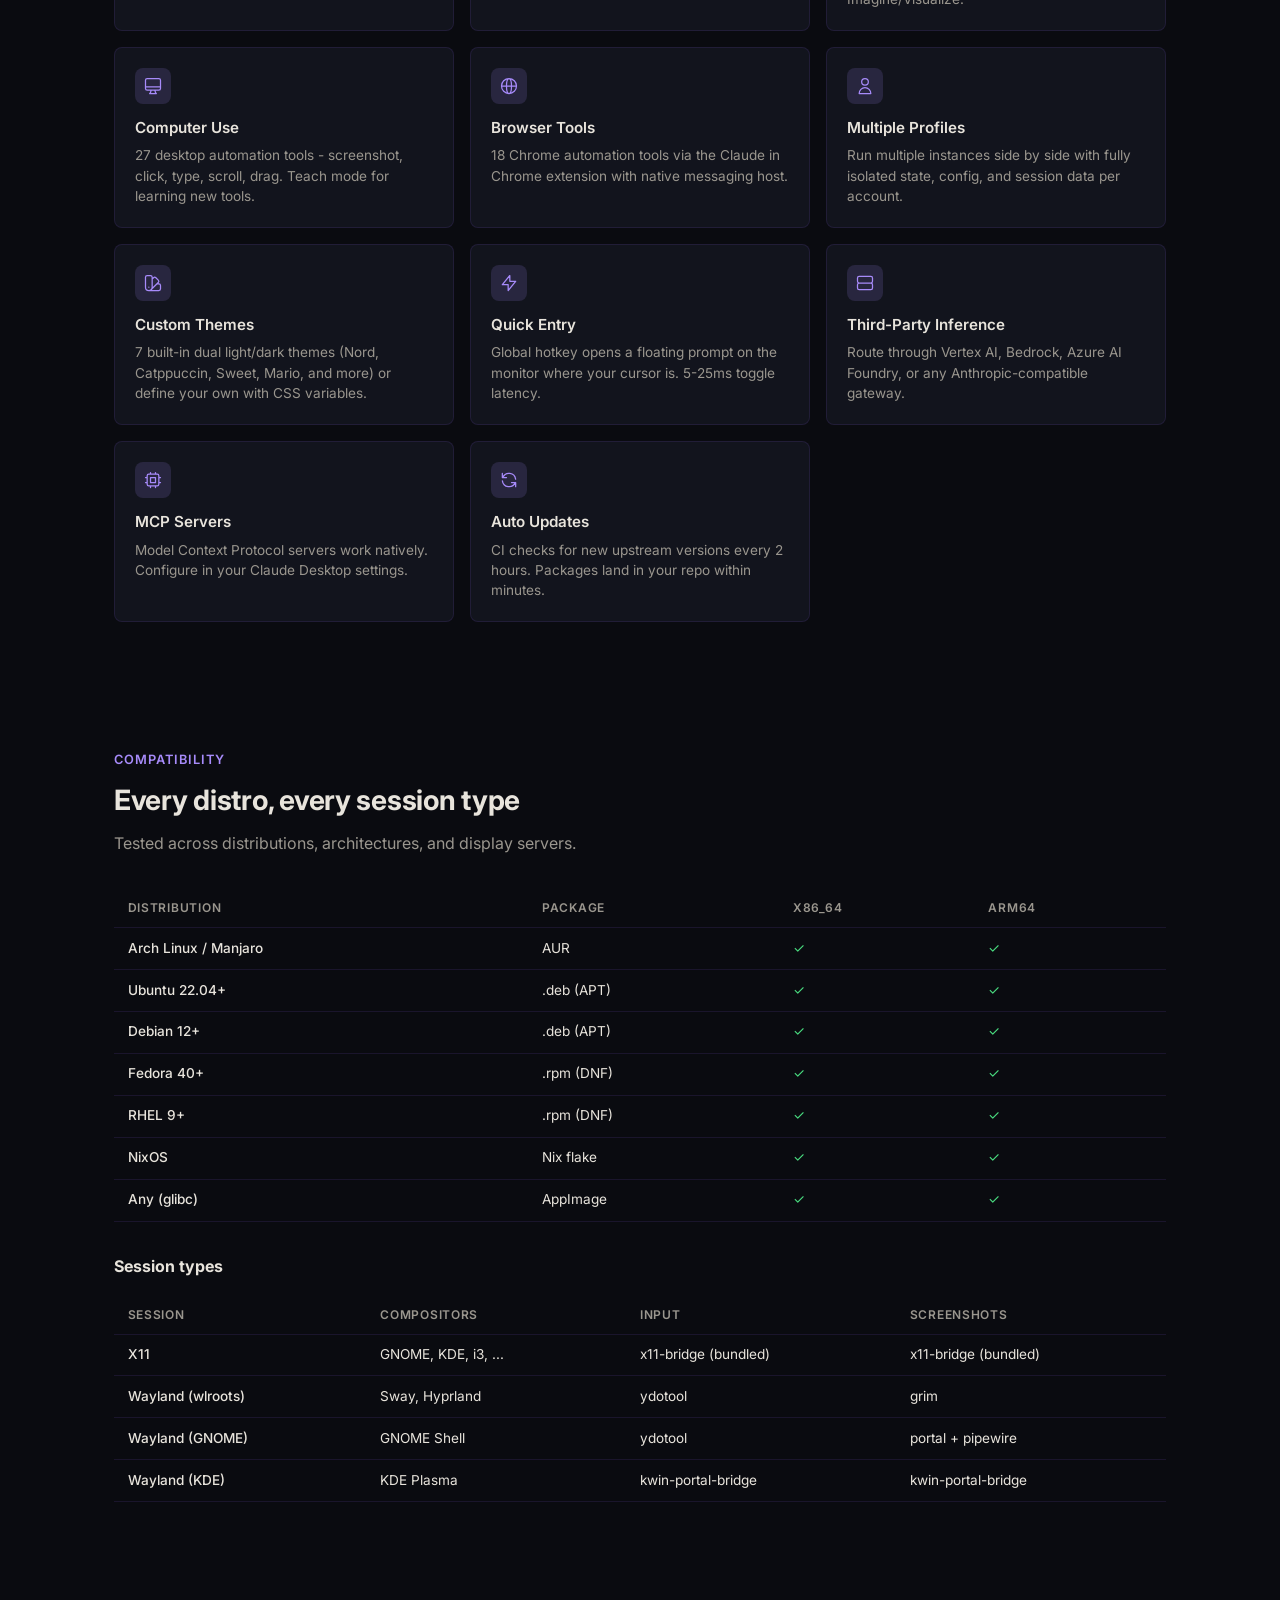
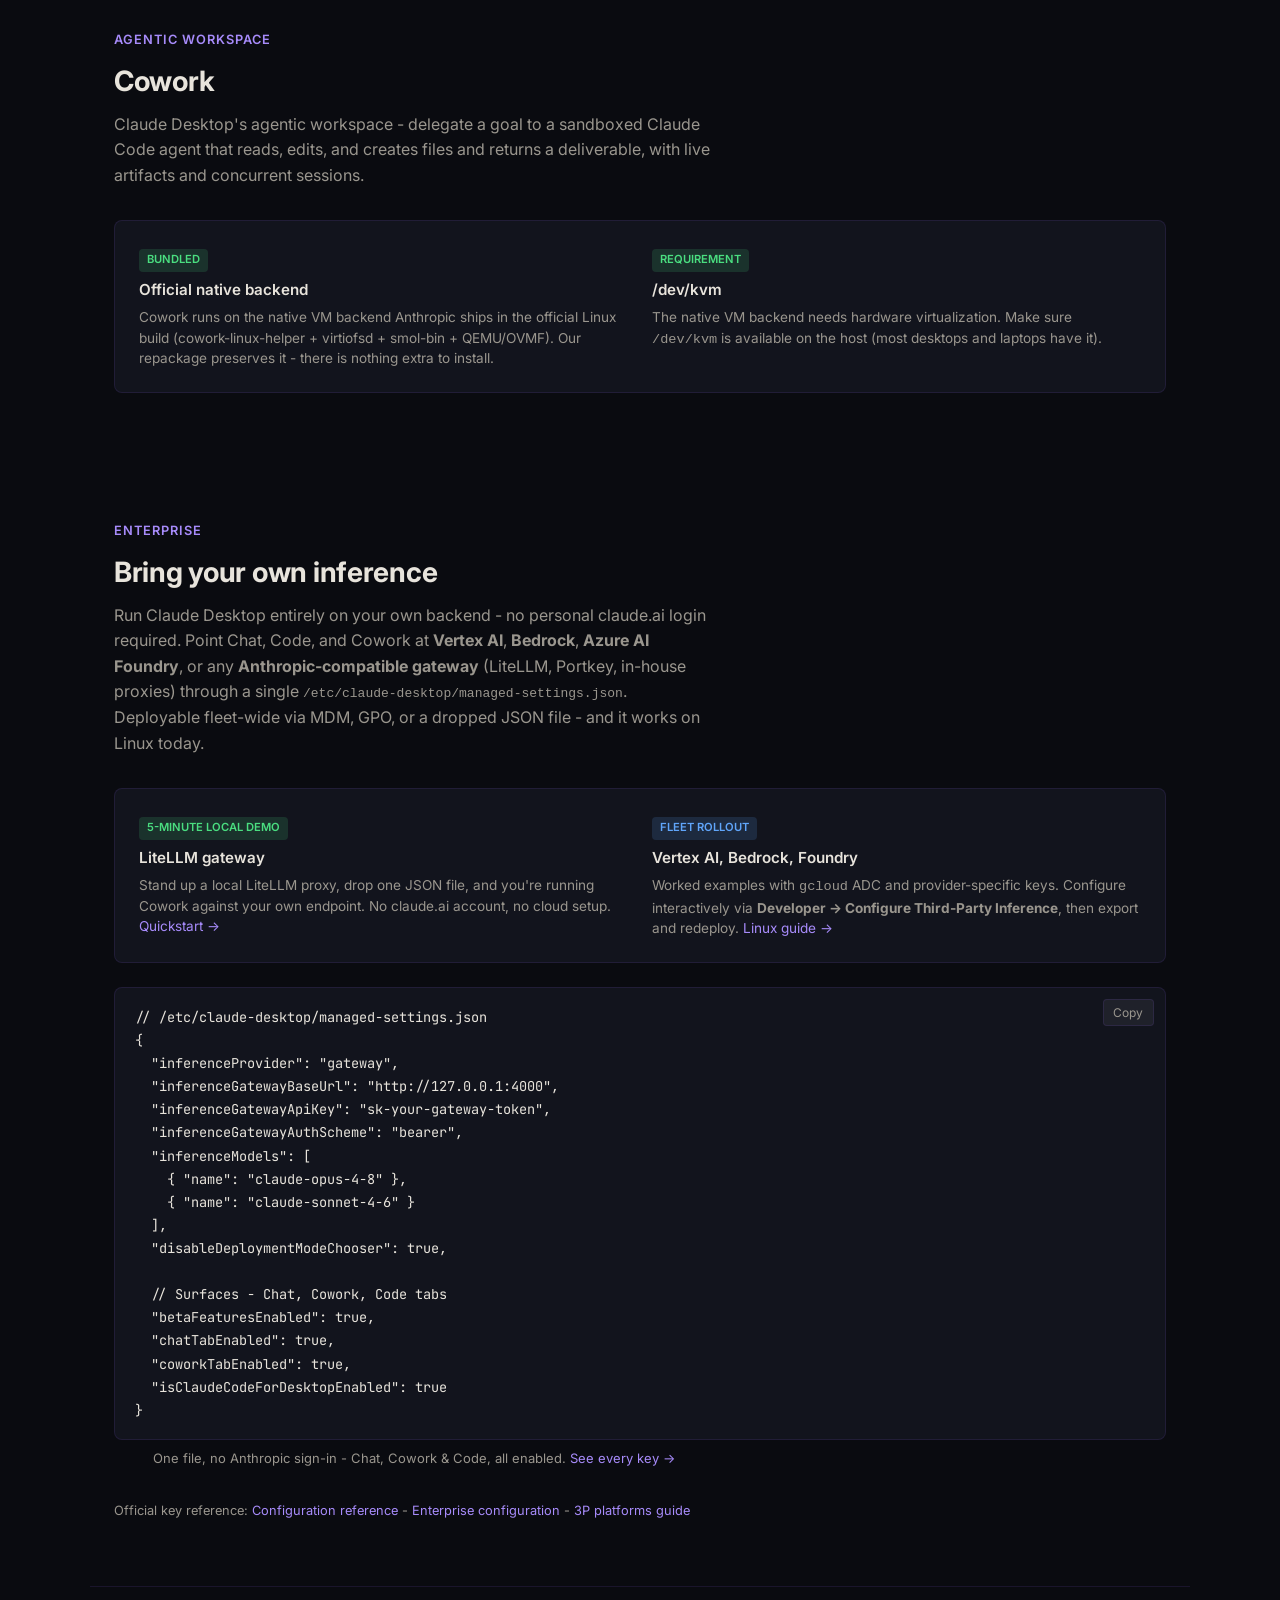
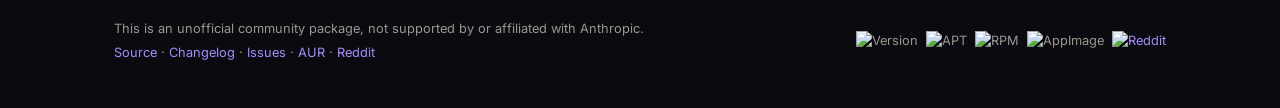
==== commit 8e30699b: "Packaging: drop scrot/wmctrl optdepends, reword xdotool/imagemagick for x11-bridge x11-bridge now ha" ====
--- a/site/index.html
+++ b/site/index.html
@@ -757,8 +757,8 @@
         <tr>
           <td>X11</td>
           <td>GNOME, KDE, i3, ...</td>
-          <td>xdotool</td>
-          <td>scrot, imagemagick</td>
+          <td>x11-bridge (bundled)</td>
+          <td>x11-bridge (bundled)</td>
         </tr>
         <tr>
           <td>Wayland (wlroots)</td>
